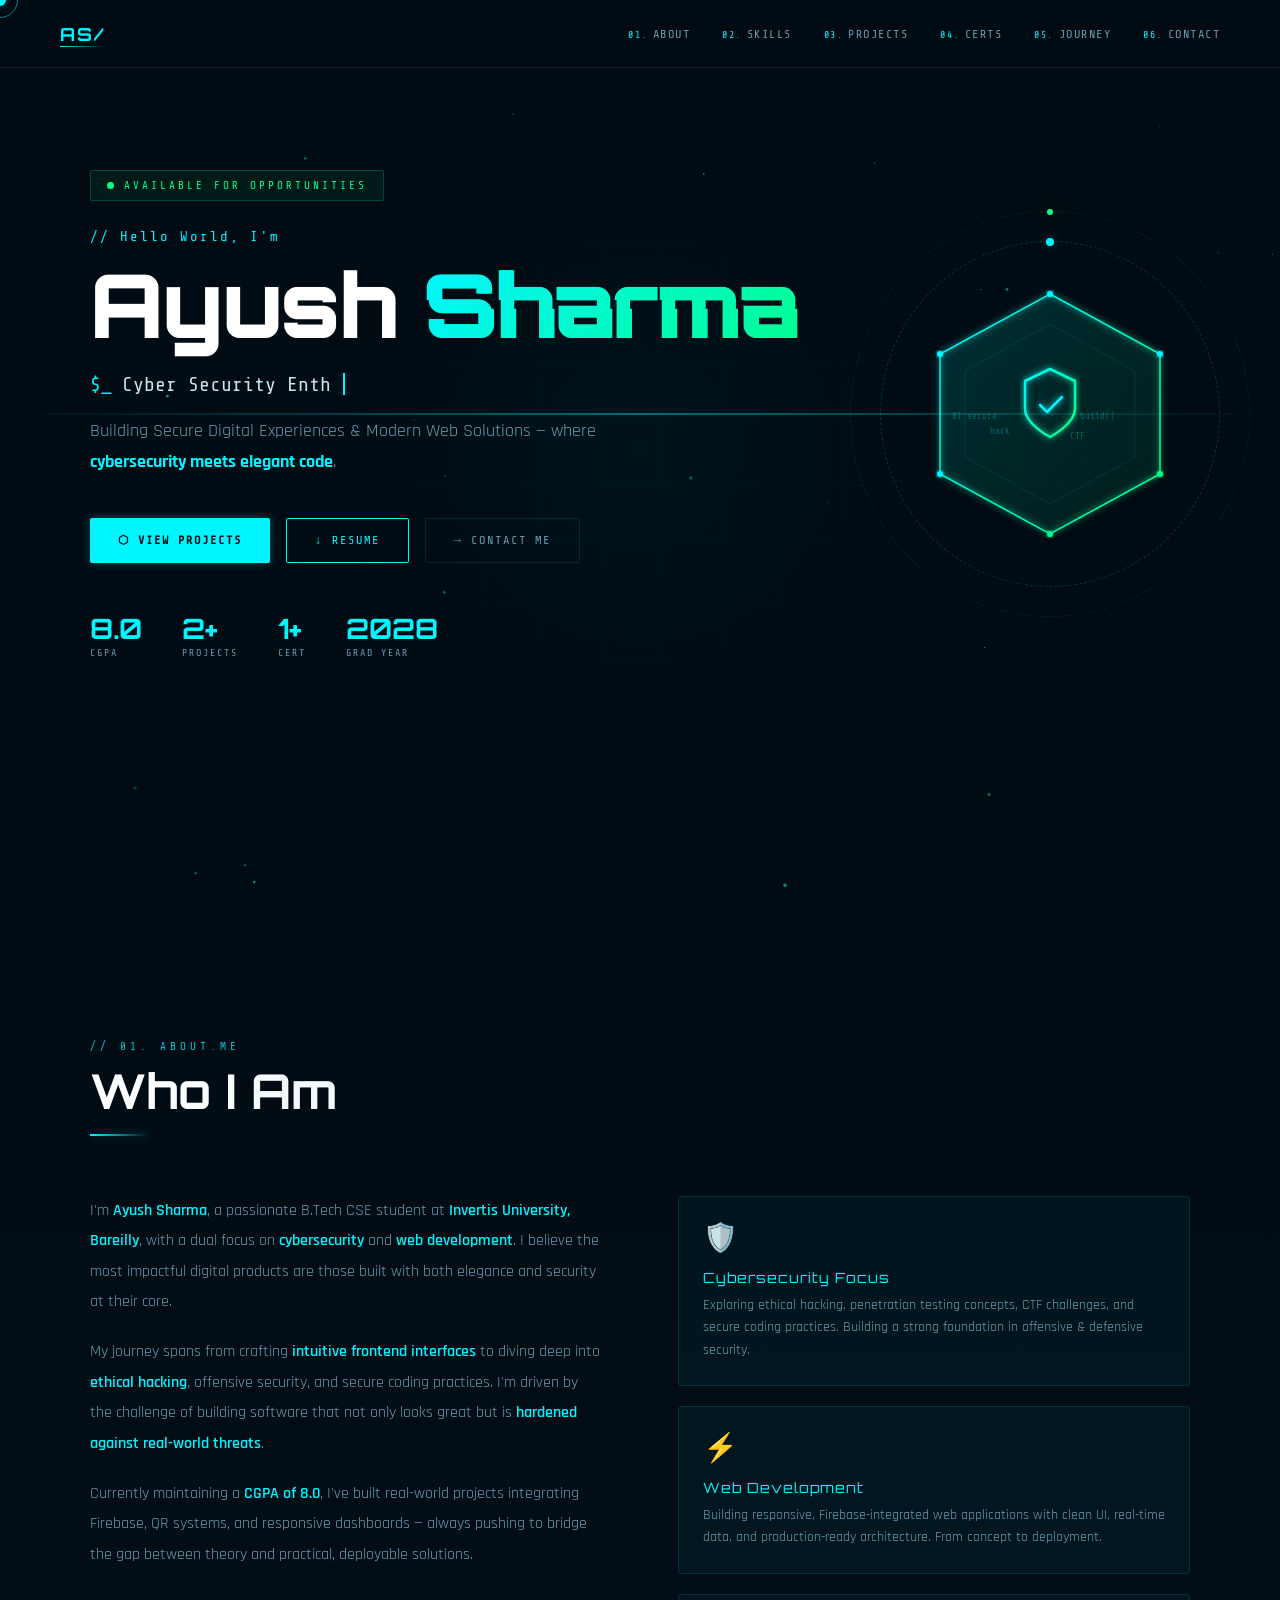
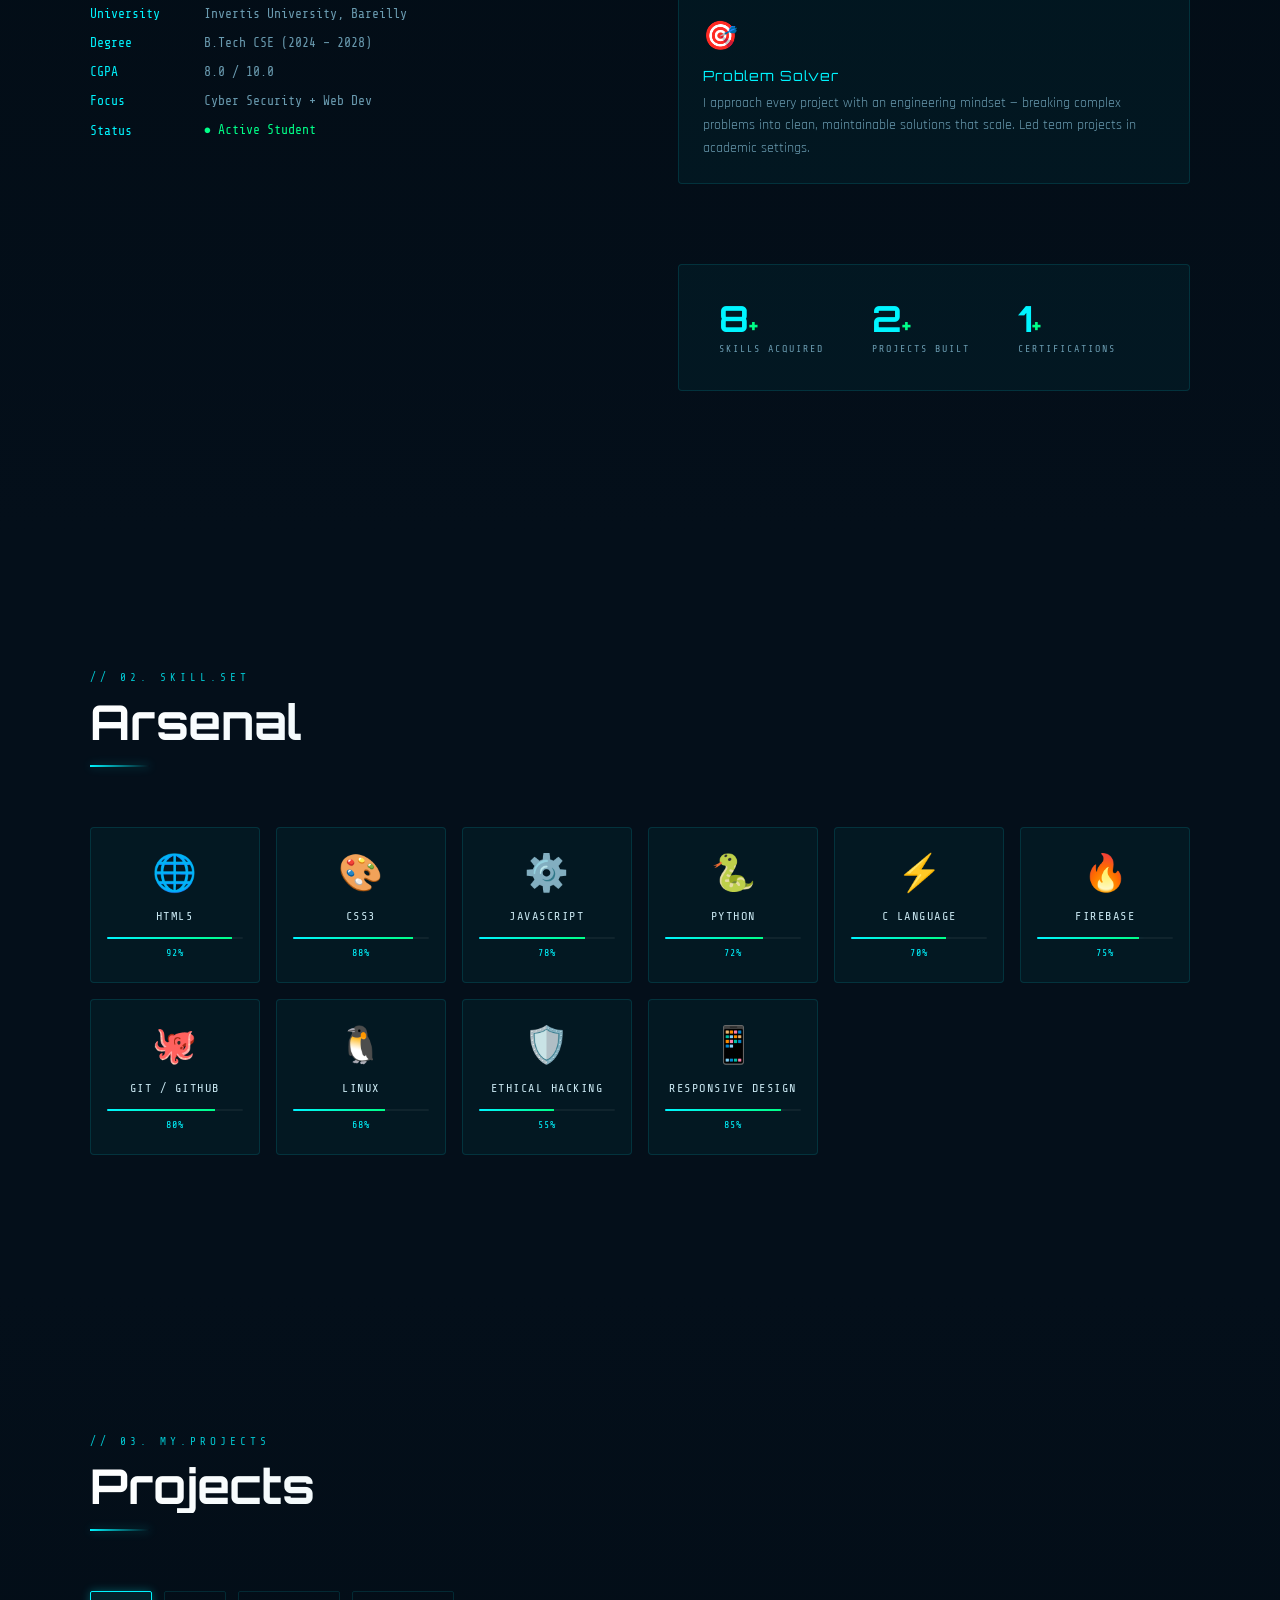
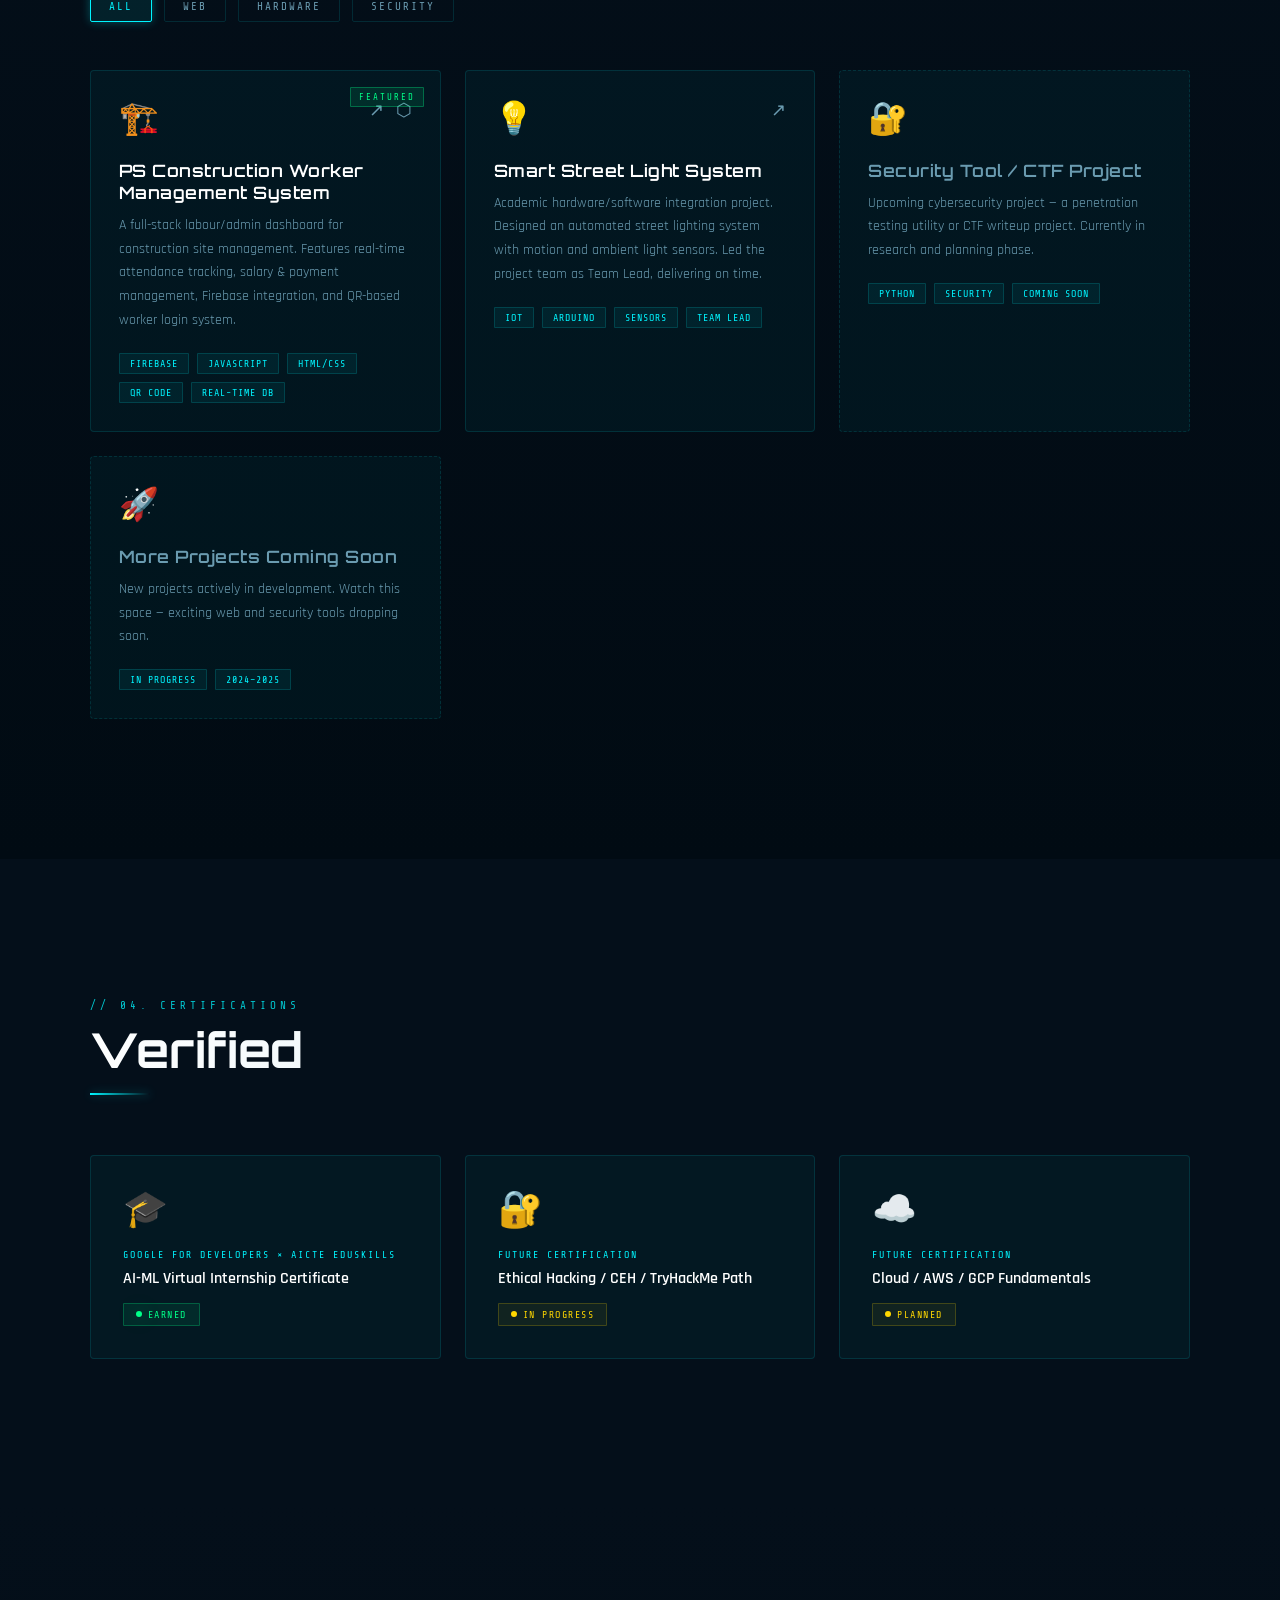
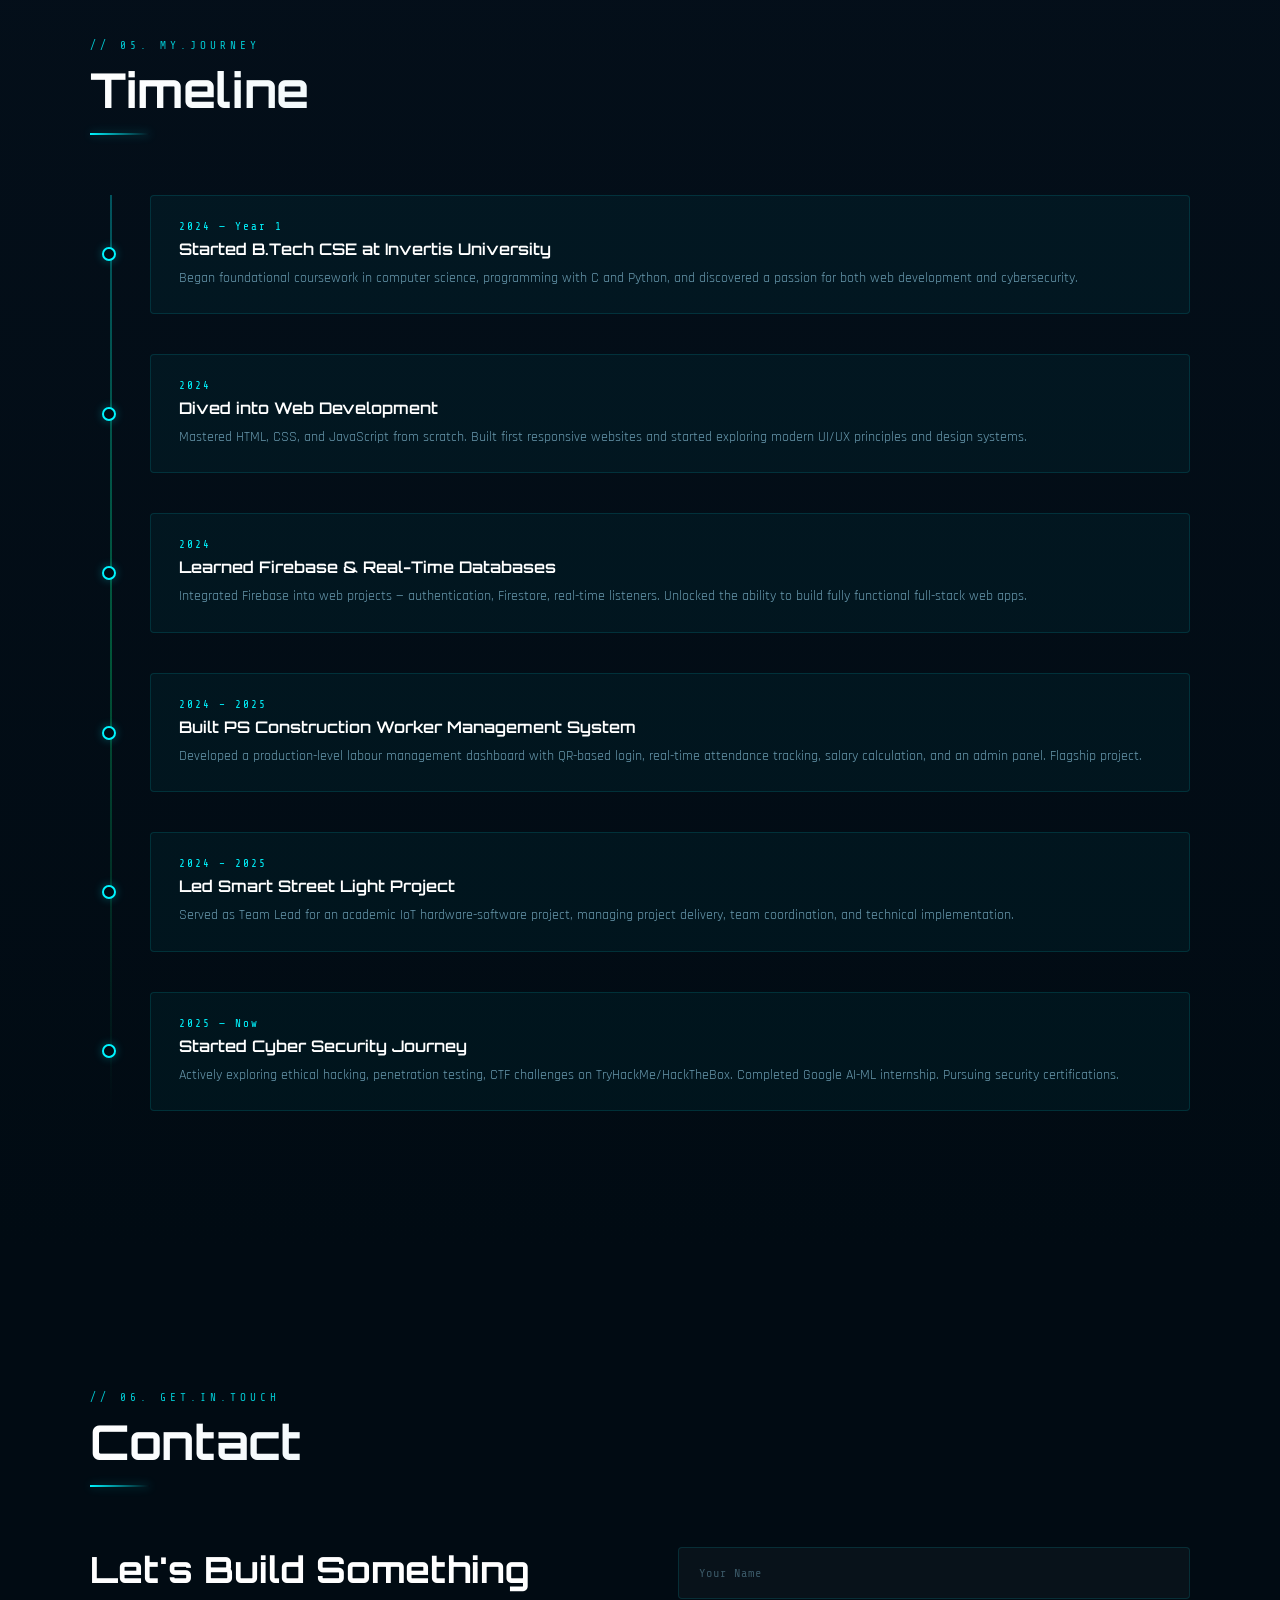
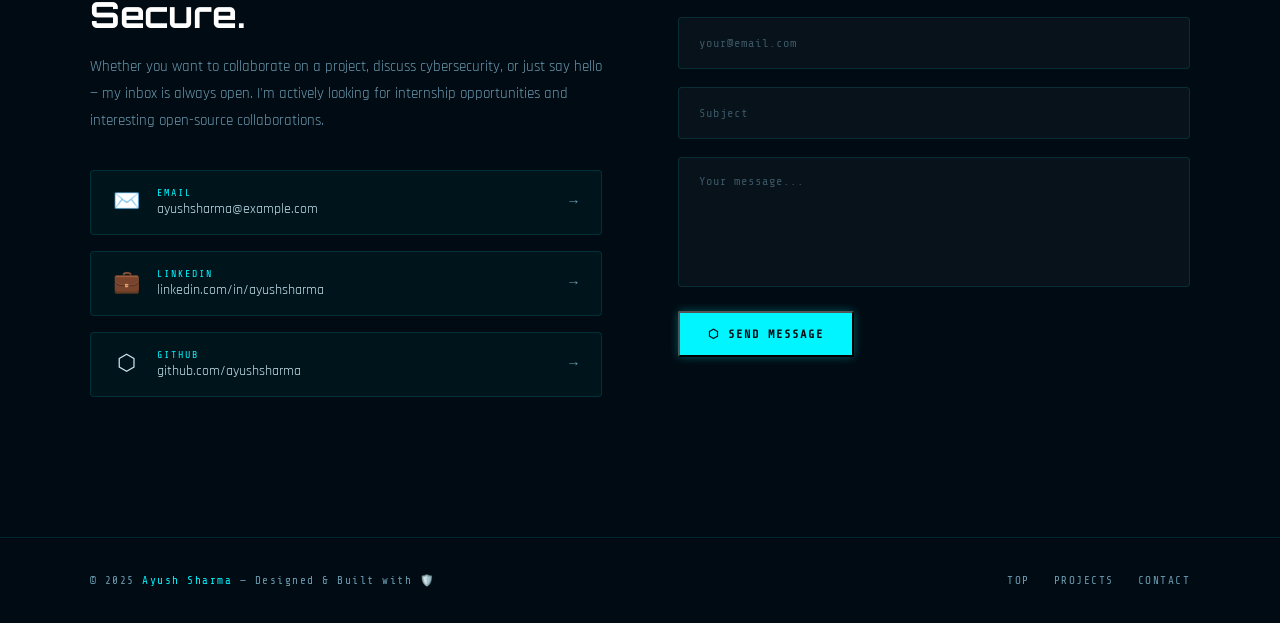
==== MyPortfolio.html @ 55d9f43a "Add files via upload" ====
<!DOCTYPE html>
<html lang="en">
<head>
<meta charset="UTF-8">
<meta name="viewport" content="width=device-width, initial-scale=1.0">
<title>Ayush Sharma | Cyber Security & Web Developer</title>
<meta name="description" content="Ayush Sharma – Cyber Security Enthusiast & Web Developer. Building Secure Digital Experiences & Modern Web Solutions.">
<link rel="preconnect" href="https://fonts.googleapis.com">
<link href="https://fonts.googleapis.com/css2?family=Share+Tech+Mono&family=Rajdhani:wght@300;400;500;600;700&family=Orbitron:wght@400;600;700;900&display=swap" rel="stylesheet">
<style>
/* ============================================
   CSS VARIABLES & RESET
============================================ */
:root {
  --bg: #010b13;
  --bg2: #040f1a;
  --bg3: #071828;
  --cyan: #00f5ff;
  --cyan2: #00c8d4;
  --green: #00ff88;
  --red: #ff2d55;
  --purple: #9b59ff;
  --yellow: #ffd700;
  --text: #c8e6f0;
  --text2: #6a9bb0;
  --glass: rgba(0, 245, 255, 0.04);
  --glass-border: rgba(0, 245, 255, 0.12);
  --glow-sm: 0 0 10px rgba(0,245,255,0.3);
  --glow-md: 0 0 25px rgba(0,245,255,0.4), 0 0 60px rgba(0,245,255,0.15);
  --glow-green: 0 0 20px rgba(0,255,136,0.4);
  --font-mono: 'Share Tech Mono', monospace;
  --font-ui: 'Rajdhani', sans-serif;
  --font-display: 'Orbitron', sans-serif;
  --transition: 0.35s cubic-bezier(0.4, 0, 0.2, 1);
}
*, *::before, *::after { margin: 0; padding: 0; box-sizing: border-box; }
html { scroll-behavior: smooth; }
body {
  background: var(--bg);
  color: var(--text);
  font-family: var(--font-ui);
  overflow-x: hidden;
  cursor: none;
}

/* ============================================
   CUSTOM CURSOR
============================================ */
#cursor {
  width: 12px; height: 12px;
  background: var(--cyan);
  border-radius: 50%;
  position: fixed; pointer-events: none;
  z-index: 99999; transition: transform 0.1s;
  box-shadow: var(--glow-sm);
  transform: translate(-50%, -50%);
}
#cursor-ring {
  width: 36px; height: 36px;
  border: 1px solid rgba(0,245,255,0.5);
  border-radius: 50%;
  position: fixed; pointer-events: none;
  z-index: 99998; transition: transform 0.18s ease, width 0.2s, height 0.2s;
  transform: translate(-50%, -50%);
}
body:hover #cursor-ring { opacity: 1; }

/* ============================================
   SCROLL PROGRESS BAR
============================================ */
#scroll-bar {
  position: fixed; top: 0; left: 0; height: 3px;
  background: linear-gradient(90deg, var(--cyan), var(--green));
  z-index: 9999;
  box-shadow: var(--glow-sm);
  width: 0%;
  transition: width 0.1s;
}

/* ============================================
   LOADING SCREEN
============================================ */
#loader {
  position: fixed; inset: 0;
  background: var(--bg);
  z-index: 99997;
  display: flex; flex-direction: column;
  align-items: center; justify-content: center;
  gap: 24px;
}
.loader-logo {
  font-family: var(--font-display);
  font-size: clamp(28px, 6vw, 52px);
  font-weight: 900;
  background: linear-gradient(135deg, var(--cyan), var(--green));
  -webkit-background-clip: text; -webkit-text-fill-color: transparent;
  letter-spacing: 4px;
  animation: pulse-glow 1s ease-in-out infinite alternate;
}
.loader-bar-wrap {
  width: 260px; height: 3px;
  background: rgba(255,255,255,0.06);
  border-radius: 2px; overflow: hidden;
}
.loader-bar {
  height: 100%;
  background: linear-gradient(90deg, var(--cyan), var(--green));
  animation: loadprogress 1.8s cubic-bezier(0.4,0,0.2,1) forwards;
  box-shadow: var(--glow-sm);
}
.loader-text {
  font-family: var(--font-mono);
  font-size: 12px;
  color: var(--text2);
  letter-spacing: 3px;
  animation: blink-text 0.8s step-end infinite;
}
@keyframes loadprogress { from { width: 0 } to { width: 100% } }
@keyframes pulse-glow {
  from { filter: drop-shadow(0 0 8px var(--cyan)); }
  to { filter: drop-shadow(0 0 24px var(--cyan)) drop-shadow(0 0 40px var(--green)); }
}
@keyframes blink-text { 50% { opacity: 0; } }

/* ============================================
   PARTICLES CANVAS
============================================ */
#particles { position: fixed; inset: 0; z-index: 0; pointer-events: none; }

/* ============================================
   NAV
============================================ */
nav {
  position: fixed; top: 0; left: 0; right: 0;
  z-index: 1000;
  padding: 0 clamp(20px, 5vw, 60px);
  height: 68px;
  display: flex; align-items: center; justify-content: space-between;
  background: rgba(1,11,19,0.75);
  backdrop-filter: blur(20px);
  border-bottom: 1px solid var(--glass-border);
  transition: box-shadow var(--transition);
}
nav.scrolled { box-shadow: 0 4px 40px rgba(0,245,255,0.06); }
.nav-logo {
  font-family: var(--font-display);
  font-size: 18px;
  font-weight: 700;
  color: var(--cyan);
  text-decoration: none;
  letter-spacing: 2px;
  position: relative;
}
.nav-logo::after {
  content: '';
  position: absolute; bottom: -2px; left: 0;
  width: 100%; height: 1px;
  background: linear-gradient(90deg, var(--cyan), transparent);
}
.nav-links { display: flex; gap: 32px; list-style: none; }
.nav-links a {
  text-decoration: none;
  font-family: var(--font-mono);
  font-size: 12px;
  color: var(--text2);
  letter-spacing: 1.5px;
  text-transform: uppercase;
  transition: color var(--transition);
  position: relative;
}
.nav-links a::before {
  content: attr(data-num);
  font-size: 10px;
  color: var(--cyan);
  margin-right: 5px;
}
.nav-links a:hover { color: var(--cyan); }
.nav-links a::after {
  content: '';
  position: absolute; bottom: -3px; left: 0;
  width: 0; height: 1px;
  background: var(--cyan);
  transition: width var(--transition);
  box-shadow: var(--glow-sm);
}
.nav-links a:hover::after { width: 100%; }
.hamburger { display: none; flex-direction: column; gap: 5px; cursor: pointer; padding: 8px; }
.hamburger span { width: 24px; height: 2px; background: var(--cyan); transition: all 0.3s; display: block; }
.hamburger.open span:nth-child(1) { transform: rotate(45deg) translate(5px, 5px); }
.hamburger.open span:nth-child(2) { opacity: 0; }
.hamburger.open span:nth-child(3) { transform: rotate(-45deg) translate(5px, -5px); }
.mobile-menu {
  display: none;
  position: fixed; top: 68px; left: 0; right: 0;
  background: rgba(1,11,19,0.97);
  backdrop-filter: blur(20px);
  border-bottom: 1px solid var(--glass-border);
  z-index: 999;
  flex-direction: column;
  padding: 20px;
  gap: 16px;
}
.mobile-menu.open { display: flex; }
.mobile-menu a {
  text-decoration: none;
  font-family: var(--font-mono);
  font-size: 13px;
  color: var(--text2);
  letter-spacing: 2px;
  padding: 10px 0;
  border-bottom: 1px solid var(--glass-border);
  transition: color var(--transition);
}
.mobile-menu a:hover { color: var(--cyan); }

/* ============================================
   SECTION BASE
============================================ */
section {
  position: relative; z-index: 1;
  padding: clamp(80px, 12vw, 140px) clamp(20px, 7vw, 120px);
}
.section-label {
  font-family: var(--font-mono);
  font-size: 11px;
  letter-spacing: 4px;
  color: var(--cyan);
  text-transform: uppercase;
  margin-bottom: 12px;
  opacity: 0.8;
}
.section-title {
  font-family: var(--font-display);
  font-size: clamp(28px, 4vw, 48px);
  font-weight: 700;
  line-height: 1.1;
  margin-bottom: 16px;
  background: linear-gradient(135deg, #fff 0%, var(--text) 100%);
  -webkit-background-clip: text; -webkit-text-fill-color: transparent;
}
.section-line {
  width: 60px; height: 2px;
  background: linear-gradient(90deg, var(--cyan), transparent);
  margin-bottom: 60px;
  box-shadow: var(--glow-sm);
}
.reveal {
  opacity: 0;
  transform: translateY(40px);
  transition: opacity 0.8s cubic-bezier(0.4,0,0.2,1), transform 0.8s cubic-bezier(0.4,0,0.2,1);
}
.reveal.visible { opacity: 1; transform: translateY(0); }

/* ============================================
   HERO SECTION
============================================ */
#hero {
  min-height: 100vh;
  display: flex; align-items: center;
  padding-top: 68px;
  position: relative; overflow: hidden;
}
.hero-grid {
  display: grid;
  grid-template-columns: 1fr auto;
  gap: 60px;
  align-items: center;
  width: 100%;
}
.hero-content { max-width: 720px; }
.hero-status {
  display: inline-flex; align-items: center; gap: 10px;
  font-family: var(--font-mono);
  font-size: 11px;
  letter-spacing: 3px;
  color: var(--green);
  text-transform: uppercase;
  margin-bottom: 28px;
  padding: 8px 16px;
  background: rgba(0,255,136,0.06);
  border: 1px solid rgba(0,255,136,0.2);
  border-radius: 2px;
  animation: reveal-down 0.8s 0.2s both;
}
.hero-status::before {
  content: ''; width: 7px; height: 7px;
  background: var(--green);
  border-radius: 50%;
  animation: ping 1.5s infinite;
  box-shadow: var(--glow-green);
}
@keyframes ping {
  0%, 100% { transform: scale(1); opacity: 1; }
  50% { transform: scale(1.4); opacity: 0.7; }
}
.hero-greeting {
  font-family: var(--font-mono);
  font-size: 14px;
  color: var(--cyan);
  letter-spacing: 2px;
  margin-bottom: 16px;
  animation: reveal-down 0.8s 0.35s both;
}
.hero-name {
  font-family: var(--font-display);
  font-size: clamp(42px, 7vw, 88px);
  font-weight: 900;
  line-height: 1;
  letter-spacing: -1px;
  animation: reveal-down 0.8s 0.45s both;
  position: relative;
}
.hero-name-first { color: #fff; }
.hero-name-last {
  display: block;
  background: linear-gradient(135deg, var(--cyan) 0%, var(--green) 60%, var(--cyan) 100%);
  -webkit-background-clip: text; -webkit-text-fill-color: transparent;
  background-size: 200%;
  animation: reveal-down 0.8s 0.45s both, shimmer 4s linear infinite;
}
@keyframes shimmer { to { background-position: 200% center; } }
.hero-roles {
  font-family: var(--font-mono);
  font-size: clamp(14px, 2vw, 20px);
  color: var(--text2);
  margin: 20px 0 16px;
  animation: reveal-down 0.8s 0.6s both;
  height: 32px;
  display: flex; align-items: center; gap: 10px;
}
.hero-roles .prefix { color: var(--cyan); }
#typed-text { color: var(--text); }
.cursor-blink {
  display: inline-block; width: 2px; height: 1.1em;
  background: var(--cyan);
  vertical-align: middle;
  animation: blink 0.8s step-end infinite;
  margin-left: 2px;
  box-shadow: var(--glow-sm);
}
@keyframes blink { 50% { opacity: 0; } }
.hero-tagline {
  font-size: clamp(15px, 1.6vw, 18px);
  color: var(--text2);
  line-height: 1.7;
  max-width: 520px;
  margin-bottom: 40px;
  animation: reveal-down 0.8s 0.75s both;
}
.hero-cta { display: flex; flex-wrap: wrap; gap: 16px; animation: reveal-down 0.8s 0.9s both; }
.btn {
  display: inline-flex; align-items: center; gap: 8px;
  text-decoration: none;
  font-family: var(--font-mono);
  font-size: 12px;
  letter-spacing: 2px;
  text-transform: uppercase;
  padding: 14px 28px;
  border-radius: 2px;
  transition: all var(--transition);
  position: relative; overflow: hidden;
}
.btn-primary {
  background: var(--cyan);
  color: var(--bg);
  font-weight: 700;
  box-shadow: var(--glow-sm);
}
.btn-primary:hover {
  background: var(--green);
  box-shadow: var(--glow-green);
  transform: translateY(-2px);
}
.btn-outline {
  background: transparent;
  color: var(--cyan);
  border: 1px solid var(--cyan);
}
.btn-outline:hover {
  background: rgba(0,245,255,0.08);
  box-shadow: var(--glow-sm);
  transform: translateY(-2px);
}
.btn-ghost {
  background: transparent;
  color: var(--text2);
  border: 1px solid var(--glass-border);
}
.btn-ghost:hover {
  color: var(--text);
  border-color: rgba(0,245,255,0.3);
  transform: translateY(-2px);
}
.hero-stats {
  display: flex; gap: 40px; margin-top: 52px;
  animation: reveal-down 0.8s 1.05s both;
  flex-wrap: wrap;
}
.hero-stat { text-align: left; }
.hero-stat-num {
  font-family: var(--font-display);
  font-size: 28px;
  font-weight: 700;
  color: var(--cyan);
  line-height: 1;
}
.hero-stat-label {
  font-family: var(--font-mono);
  font-size: 10px;
  letter-spacing: 2px;
  color: var(--text2);
  text-transform: uppercase;
  margin-top: 4px;
}
.hero-visual {
  display: flex; flex-direction: column; align-items: center;
  gap: 20px;
  animation: reveal-down 0.8s 0.6s both;
}
.hex-avatar {
  width: clamp(180px, 22vw, 280px);
  aspect-ratio: 1;
  position: relative;
}
.hex-avatar svg { width: 100%; height: 100%; }
.hex-orbit {
  position: absolute; inset: -30px;
  border: 1px dashed rgba(0,245,255,0.2);
  border-radius: 50%;
  animation: spin 20s linear infinite;
}
.hex-orbit-2 {
  position: absolute; inset: -60px;
  border: 1px dashed rgba(0,255,136,0.1);
  border-radius: 50%;
  animation: spin 30s linear infinite reverse;
}
.orbit-dot {
  position: absolute;
  width: 8px; height: 8px;
  background: var(--cyan);
  border-radius: 50%;
  top: 0; left: 50%;
  transform: translate(-50%, -50%);
  box-shadow: var(--glow-sm);
}
.orbit-dot-2 {
  position: absolute;
  width: 6px; height: 6px;
  background: var(--green);
  border-radius: 50%;
  top: 0; left: 50%;
  transform: translate(-50%, -50%);
  box-shadow: var(--glow-green);
}
@keyframes spin { to { transform: rotate(360deg); } }
.hero-scan-line {
  position: absolute; left: 0; right: 0; height: 2px;
  background: linear-gradient(90deg, transparent, var(--cyan), transparent);
  opacity: 0.4;
  animation: scan 3s ease-in-out infinite;
}
@keyframes scan { 0%,100%{top:10%} 50%{top:90%} }
.hero-bg-glow {
  position: absolute;
  width: 600px; height: 600px;
  background: radial-gradient(circle, rgba(0,245,255,0.04) 0%, transparent 70%);
  top: 50%; left: 50%;
  transform: translate(-50%, -50%);
  pointer-events: none;
}
@keyframes reveal-down {
  from { opacity: 0; transform: translateY(30px); }
  to { opacity: 1; transform: translateY(0); }
}

/* ============================================
   ABOUT SECTION
============================================ */
#about { background: linear-gradient(180deg, var(--bg) 0%, var(--bg2) 100%); }
.about-grid {
  display: grid;
  grid-template-columns: 1fr 1fr;
  gap: clamp(40px, 6vw, 100px);
  align-items: start;
}
.about-text p {
  font-size: 16px;
  line-height: 1.9;
  color: var(--text2);
  margin-bottom: 20px;
}
.about-text p strong { color: var(--cyan); font-weight: 600; }
.about-details { margin-top: 36px; display: flex; flex-direction: column; gap: 14px; }
.about-detail {
  display: flex; align-items: center; gap: 14px;
  font-family: var(--font-mono);
  font-size: 13px;
  color: var(--text2);
}
.about-detail-label { color: var(--cyan); min-width: 100px; }
.about-card-wrap { display: flex; flex-direction: column; gap: 20px; }
.info-card {
  background: var(--glass);
  border: 1px solid var(--glass-border);
  border-radius: 4px;
  padding: 24px;
  position: relative; overflow: hidden;
  transition: all var(--transition);
}
.info-card::before {
  content: '';
  position: absolute; top: 0; left: 0;
  width: 100%; height: 2px;
  background: linear-gradient(90deg, var(--cyan), var(--green));
  opacity: 0;
  transition: opacity var(--transition);
}
.info-card:hover { border-color: rgba(0,245,255,0.25); transform: translateY(-3px); box-shadow: var(--glow-sm); }
.info-card:hover::before { opacity: 1; }
.info-card-icon { font-size: 28px; margin-bottom: 12px; }
.info-card-title {
  font-family: var(--font-display);
  font-size: 14px;
  color: var(--cyan);
  letter-spacing: 1px;
  margin-bottom: 8px;
}
.info-card-text { font-size: 14px; color: var(--text2); line-height: 1.6; }

/* ============================================
   SKILLS SECTION
============================================ */
#skills { background: var(--bg2); }
.skills-grid {
  display: grid;
  grid-template-columns: repeat(auto-fill, minmax(160px, 1fr));
  gap: 16px;
}
.skill-card {
  background: var(--glass);
  border: 1px solid var(--glass-border);
  border-radius: 4px;
  padding: 24px 16px;
  text-align: center;
  transition: all var(--transition);
  position: relative; overflow: hidden;
  cursor: default;
}
.skill-card::after {
  content: '';
  position: absolute; inset: 0;
  background: linear-gradient(135deg, rgba(0,245,255,0.04), transparent);
  opacity: 0;
  transition: opacity var(--transition);
}
.skill-card:hover {
  border-color: rgba(0,245,255,0.3);
  transform: translateY(-6px);
  box-shadow: var(--glow-sm), 0 16px 40px rgba(0,0,0,0.4);
}
.skill-card:hover::after { opacity: 1; }
.skill-icon { font-size: 36px; margin-bottom: 12px; display: block; }
.skill-name {
  font-family: var(--font-mono);
  font-size: 12px;
  letter-spacing: 1.5px;
  text-transform: uppercase;
  color: var(--text);
  margin-bottom: 14px;
}
.skill-bar-wrap {
  background: rgba(255,255,255,0.05);
  border-radius: 1px;
  height: 2px;
  overflow: hidden;
}
.skill-bar {
  height: 100%;
  background: linear-gradient(90deg, var(--cyan), var(--green));
  width: 0;
  transition: width 1.2s cubic-bezier(0.4,0,0.2,1);
  box-shadow: var(--glow-sm);
}
.skill-pct {
  font-family: var(--font-mono);
  font-size: 10px;
  color: var(--cyan);
  margin-top: 8px;
  letter-spacing: 1px;
}

/* ============================================
   PROJECTS SECTION
============================================ */
#projects { background: linear-gradient(180deg, var(--bg2) 0%, var(--bg) 100%); }
.project-filter {
  display: flex; gap: 12px; flex-wrap: wrap;
  margin-bottom: 48px;
}
.filter-btn {
  font-family: var(--font-mono);
  font-size: 11px;
  letter-spacing: 2px;
  text-transform: uppercase;
  padding: 8px 18px;
  border-radius: 2px;
  border: 1px solid var(--glass-border);
  background: transparent;
  color: var(--text2);
  cursor: pointer;
  transition: all var(--transition);
}
.filter-btn:hover, .filter-btn.active {
  background: rgba(0,245,255,0.08);
  border-color: var(--cyan);
  color: var(--cyan);
  box-shadow: var(--glow-sm);
}
.projects-grid {
  display: grid;
  grid-template-columns: repeat(auto-fill, minmax(340px, 1fr));
  gap: 24px;
}
.project-card {
  background: var(--glass);
  border: 1px solid var(--glass-border);
  border-radius: 4px;
  overflow: hidden;
  transition: all var(--transition);
  position: relative;
  display: flex; flex-direction: column;
}
.project-card::before {
  content: '';
  position: absolute; top: 0; left: 0; right: 0;
  height: 3px;
  background: linear-gradient(90deg, var(--cyan), var(--green));
  transform: scaleX(0);
  transform-origin: left;
  transition: transform var(--transition);
}
.project-card:hover {
  border-color: rgba(0,245,255,0.25);
  transform: translateY(-8px);
  box-shadow: 0 24px 60px rgba(0,0,0,0.5), var(--glow-sm);
}
.project-card:hover::before { transform: scaleX(1); }
.project-header {
  padding: 28px 28px 0;
  display: flex; align-items: flex-start; justify-content: space-between;
}
.project-icon { font-size: 32px; }
.project-links { display: flex; gap: 12px; }
.project-link {
  color: var(--text2);
  text-decoration: none;
  font-size: 18px;
  transition: color var(--transition);
}
.project-link:hover { color: var(--cyan); }
.project-body { padding: 20px 28px 28px; flex: 1; }
.project-title {
  font-family: var(--font-display);
  font-size: 17px;
  font-weight: 600;
  color: #fff;
  margin-bottom: 10px;
  letter-spacing: 0.5px;
  line-height: 1.3;
}
.project-desc {
  font-size: 14px;
  color: var(--text2);
  line-height: 1.7;
  margin-bottom: 20px;
}
.project-tags { display: flex; flex-wrap: wrap; gap: 8px; }
.project-tag {
  font-family: var(--font-mono);
  font-size: 10px;
  letter-spacing: 1px;
  text-transform: uppercase;
  padding: 4px 10px;
  background: rgba(0,245,255,0.06);
  border: 1px solid rgba(0,245,255,0.15);
  border-radius: 1px;
  color: var(--cyan);
}
.project-badge {
  position: absolute; top: 16px; right: 16px;
  font-family: var(--font-mono);
  font-size: 9px;
  letter-spacing: 2px;
  text-transform: uppercase;
  padding: 4px 8px;
  background: rgba(0,255,136,0.1);
  border: 1px solid rgba(0,255,136,0.3);
  color: var(--green);
  border-radius: 1px;
}
.project-coming {
  opacity: 0.45;
  border-style: dashed;
}
.project-coming .project-title { color: var(--text2); }

/* ============================================
   CERTIFICATIONS
============================================ */
#certifications { background: var(--bg2); }
.certs-grid {
  display: grid;
  grid-template-columns: repeat(auto-fill, minmax(300px, 1fr));
  gap: 24px;
}
.cert-card {
  background: var(--glass);
  border: 1px solid var(--glass-border);
  border-radius: 4px;
  padding: 32px;
  transition: all var(--transition);
  position: relative; overflow: hidden;
}
.cert-card::before {
  content: '';
  position: absolute; inset: 0;
  background: linear-gradient(135deg, rgba(0,245,255,0.03), rgba(0,255,136,0.02));
  opacity: 0; transition: opacity var(--transition);
}
.cert-card:hover { border-color: rgba(0,245,255,0.25); transform: translateY(-5px); box-shadow: var(--glow-sm); }
.cert-card:hover::before { opacity: 1; }
.cert-icon { font-size: 36px; margin-bottom: 16px; }
.cert-issuer {
  font-family: var(--font-mono);
  font-size: 10px;
  letter-spacing: 2px;
  text-transform: uppercase;
  color: var(--cyan);
  margin-bottom: 8px;
}
.cert-title {
  font-family: var(--font-ui);
  font-size: 16px;
  font-weight: 600;
  color: #fff;
  line-height: 1.4;
  margin-bottom: 12px;
}
.cert-status {
  display: inline-flex; align-items: center; gap: 6px;
  font-family: var(--font-mono);
  font-size: 10px;
  letter-spacing: 1.5px;
  text-transform: uppercase;
  padding: 5px 12px;
  border-radius: 1px;
}
.cert-status.earned {
  background: rgba(0,255,136,0.08);
  border: 1px solid rgba(0,255,136,0.25);
  color: var(--green);
}
.cert-status.earned::before {
  content: ''; width: 6px; height: 6px;
  background: var(--green);
  border-radius: 50%;
  box-shadow: var(--glow-green);
}
.cert-status.upcoming {
  background: rgba(255,215,0,0.06);
  border: 1px solid rgba(255,215,0,0.2);
  color: var(--yellow);
}
.cert-status.upcoming::before {
  content: ''; width: 6px; height: 6px;
  background: var(--yellow);
  border-radius: 50%;
}

/* ============================================
   TIMELINE / EXPERIENCE
============================================ */
#journey { background: linear-gradient(180deg, var(--bg2) 0%, var(--bg) 100%); }
.timeline { position: relative; }
.timeline-line {
  position: absolute; left: 20px; top: 0; bottom: 0;
  width: 2px;
  background: linear-gradient(180deg, var(--cyan), var(--green), transparent);
  opacity: 0.3;
}
.timeline-items { padding-left: 60px; display: flex; flex-direction: column; gap: 40px; }
.tl-item {
  position: relative;
  padding: 24px 28px;
  background: var(--glass);
  border: 1px solid var(--glass-border);
  border-radius: 4px;
  transition: all var(--transition);
}
.tl-item::before {
  content: '';
  position: absolute; left: -49px; top: 50%;
  width: 14px; height: 14px;
  background: var(--bg);
  border: 2px solid var(--cyan);
  border-radius: 50%;
  transform: translateY(-50%);
  box-shadow: var(--glow-sm);
  transition: all var(--transition);
}
.tl-item:hover { border-color: rgba(0,245,255,0.25); transform: translateX(4px); }
.tl-item:hover::before { background: var(--cyan); box-shadow: var(--glow-md); }
.tl-year {
  font-family: var(--font-mono);
  font-size: 11px;
  letter-spacing: 2px;
  color: var(--cyan);
  margin-bottom: 6px;
}
.tl-title {
  font-family: var(--font-display);
  font-size: 16px;
  font-weight: 600;
  color: #fff;
  margin-bottom: 8px;
}
.tl-desc { font-size: 14px; color: var(--text2); line-height: 1.6; }

/* ============================================
   CONTACT SECTION
============================================ */
#contact { background: var(--bg); }
.contact-grid {
  display: grid;
  grid-template-columns: 1fr 1fr;
  gap: clamp(40px, 6vw, 80px);
}
.contact-info-title {
  font-family: var(--font-display);
  font-size: clamp(22px, 3vw, 36px);
  font-weight: 700;
  color: #fff;
  margin-bottom: 16px;
}
.contact-text { font-size: 15px; color: var(--text2); line-height: 1.8; margin-bottom: 36px; }
.contact-links { display: flex; flex-direction: column; gap: 16px; }
.contact-link {
  display: flex; align-items: center; gap: 14px;
  text-decoration: none;
  padding: 16px 20px;
  background: var(--glass);
  border: 1px solid var(--glass-border);
  border-radius: 4px;
  transition: all var(--transition);
  color: inherit;
}
.contact-link:hover {
  border-color: rgba(0,245,255,0.3);
  background: rgba(0,245,255,0.05);
  transform: translateX(4px);
  box-shadow: var(--glow-sm);
}
.contact-link-icon { font-size: 22px; min-width: 32px; text-align: center; }
.contact-link-info { flex: 1; }
.contact-link-label {
  font-family: var(--font-mono);
  font-size: 10px;
  letter-spacing: 2px;
  text-transform: uppercase;
  color: var(--cyan);
  margin-bottom: 2px;
}
.contact-link-value { font-size: 14px; color: var(--text); }
.contact-form { display: flex; flex-direction: column; gap: 18px; }
.form-group { position: relative; }
.form-input, .form-textarea {
  width: 100%;
  background: rgba(255,255,255,0.03);
  border: 1px solid var(--glass-border);
  border-radius: 4px;
  padding: 16px 20px;
  font-family: var(--font-ui);
  font-size: 14px;
  color: var(--text);
  outline: none;
  transition: border-color var(--transition), box-shadow var(--transition);
  resize: none;
}
.form-input::placeholder, .form-textarea::placeholder {
  color: rgba(106,155,176,0.5);
  font-family: var(--font-mono);
  font-size: 12px;
  letter-spacing: 1px;
}
.form-input:focus, .form-textarea:focus {
  border-color: var(--cyan);
  box-shadow: var(--glow-sm);
  background: rgba(0,245,255,0.03);
}
.form-textarea { min-height: 130px; }
.form-submit {
  align-self: flex-start;
  cursor: pointer;
  font-family: var(--font-mono);
}

/* ============================================
   FOOTER
============================================ */
footer {
  position: relative; z-index: 1;
  border-top: 1px solid var(--glass-border);
  padding: 36px clamp(20px, 7vw, 120px);
  display: flex; align-items: center; justify-content: space-between;
  flex-wrap: wrap; gap: 16px;
}
.footer-copy {
  font-family: var(--font-mono);
  font-size: 11px;
  color: var(--text2);
  letter-spacing: 1.5px;
}
.footer-copy span { color: var(--cyan); }
.footer-links { display: flex; gap: 24px; }
.footer-link {
  font-family: var(--font-mono);
  font-size: 11px;
  letter-spacing: 1.5px;
  color: var(--text2);
  text-decoration: none;
  text-transform: uppercase;
  transition: color var(--transition);
}
.footer-link:hover { color: var(--cyan); }

/* ============================================
   BACK TO TOP
============================================ */
#back-top {
  position: fixed; bottom: 32px; right: 32px;
  width: 44px; height: 44px;
  background: rgba(0,245,255,0.08);
  border: 1px solid var(--glass-border);
  border-radius: 2px;
  display: flex; align-items: center; justify-content: center;
  cursor: pointer;
  font-size: 18px;
  color: var(--cyan);
  opacity: 0;
  pointer-events: none;
  transition: all var(--transition);
  z-index: 100;
  text-decoration: none;
}
#back-top.visible { opacity: 1; pointer-events: all; }
#back-top:hover { background: rgba(0,245,255,0.15); box-shadow: var(--glow-sm); transform: translateY(-3px); }

/* ============================================
   DECORATIVE GRID BG
============================================ */
.grid-bg {
  position: fixed; inset: 0; z-index: 0; pointer-events: none;
  background-image:
    linear-gradient(rgba(0,245,255,0.025) 1px, transparent 1px),
    linear-gradient(90deg, rgba(0,245,255,0.025) 1px, transparent 1px);
  background-size: 60px 60px;
  mask-image: radial-gradient(ellipse at 50% 50%, black 20%, transparent 80%);
}

/* ============================================
   COUNTER ANIMATION
============================================ */
.counter-wrap {
  display: flex; gap: 48px; flex-wrap: wrap;
  margin-top: 60px; margin-bottom: 0;
  padding: 36px 40px;
  background: var(--glass);
  border: 1px solid var(--glass-border);
  border-radius: 4px;
}
.counter-item { text-align: left; }
.counter-num {
  font-family: var(--font-display);
  font-size: 36px;
  font-weight: 700;
  color: var(--cyan);
  line-height: 1;
}
.counter-suffix { color: var(--green); font-size: 28px; }
.counter-label {
  font-family: var(--font-mono);
  font-size: 10px;
  letter-spacing: 2px;
  color: var(--text2);
  text-transform: uppercase;
  margin-top: 6px;
}

/* ============================================
   GLITCH TEXT EFFECT
============================================ */
.glitch {
  position: relative;
  display: inline-block;
}
.glitch::before, .glitch::after {
  content: attr(data-text);
  position: absolute; inset: 0;
  font-family: inherit; font-size: inherit; font-weight: inherit;
  background: linear-gradient(135deg, var(--cyan) 0%, var(--green) 60%, var(--cyan) 100%);
  -webkit-background-clip: text; -webkit-text-fill-color: transparent;
  background-size: 200%;
}
.glitch::before {
  animation: glitch1 4s infinite;
  clip-path: polygon(0 0, 100% 0, 100% 45%, 0 45%);
  transform: translateX(-2px);
}
.glitch::after {
  animation: glitch2 4s infinite;
  clip-path: polygon(0 55%, 100% 55%, 100% 100%, 0 100%);
  transform: translateX(2px);
}
@keyframes glitch1 {
  0%,90%,100%{transform:translateX(-2px);opacity:0}
  92%{transform:translateX(4px);opacity:0.6}
  94%{transform:translateX(-2px);opacity:0}
  96%{transform:translateX(3px);opacity:0.4}
  98%{transform:translateX(-1px);opacity:0}
}
@keyframes glitch2 {
  0%,90%,100%{transform:translateX(2px);opacity:0}
  91%{transform:translateX(-4px);opacity:0.5}
  93%{transform:translateX(2px);opacity:0}
  95%{transform:translateX(-3px);opacity:0.3}
  97%{transform:translateX(1px);opacity:0}
}

/* ============================================
   RESPONSIVE
============================================ */
@media (max-width: 900px) {
  .hero-grid { grid-template-columns: 1fr; }
  .hero-visual { display: none; }
  .about-grid { grid-template-columns: 1fr; }
  .contact-grid { grid-template-columns: 1fr; }
  .nav-links { display: none; }
  .hamburger { display: flex; }
  .counter-wrap { gap: 28px; padding: 24px; }
  .timeline-items { padding-left: 40px; }
}
@media (max-width: 540px) {
  .hero-cta { flex-direction: column; }
  .btn { justify-content: center; }
  .projects-grid { grid-template-columns: 1fr; }
  .certs-grid { grid-template-columns: 1fr; }
  .skills-grid { grid-template-columns: repeat(2, 1fr); }
  footer { flex-direction: column; align-items: flex-start; }
}
</style>
</head>
<body>

<!-- CURSOR -->
<div id="cursor"></div>
<div id="cursor-ring"></div>

<!-- SCROLL PROGRESS -->
<div id="scroll-bar"></div>

<!-- BACK TO TOP -->
<a href="#hero" id="back-top" aria-label="Back to top">↑</a>

<!-- LOADER -->
<div id="loader">
  <div class="loader-logo">A.SHARMA</div>
  <div class="loader-bar-wrap"><div class="loader-bar"></div></div>
  <div class="loader-text">INITIALIZING SYSTEM...</div>
</div>

<!-- GRID BACKGROUND -->
<div class="grid-bg"></div>

<!-- PARTICLES -->
<canvas id="particles"></canvas>

<!-- NAV -->
<nav id="navbar">
  <a href="#hero" class="nav-logo">AS/</a>
  <ul class="nav-links">
    <li><a href="#about" data-num="01.">About</a></li>
    <li><a href="#skills" data-num="02.">Skills</a></li>
    <li><a href="#projects" data-num="03.">Projects</a></li>
    <li><a href="#certifications" data-num="04.">Certs</a></li>
    <li><a href="#journey" data-num="05.">Journey</a></li>
    <li><a href="#contact" data-num="06.">Contact</a></li>
  </ul>
  <div class="hamburger" id="hamburger" aria-label="Menu">
    <span></span><span></span><span></span>
  </div>
</nav>
<div class="mobile-menu" id="mobile-menu">
  <a href="#about" onclick="closeMobile()">01. About</a>
  <a href="#skills" onclick="closeMobile()">02. Skills</a>
  <a href="#projects" onclick="closeMobile()">03. Projects</a>
  <a href="#certifications" onclick="closeMobile()">04. Certifications</a>
  <a href="#journey" onclick="closeMobile()">05. Journey</a>
  <a href="#contact" onclick="closeMobile()">06. Contact</a>
</div>

<!-- ============================================
     HERO
============================================ -->
<section id="hero">
  <div class="hero-bg-glow"></div>
  <div class="hero-scan-line"></div>
  <div class="hero-grid">
    <div class="hero-content">
      <div class="hero-status">Available for Opportunities</div>
      <div class="hero-greeting">// Hello World, I'm</div>
      <h1 class="hero-name">
        <span class="hero-name-first">Ayush</span>
        <span class="hero-name-last glitch" data-text="Sharma">Sharma</span>
      </h1>
      <div class="hero-roles">
        <span class="prefix">$_</span>
        <span id="typed-text"></span>
        <span class="cursor-blink"></span>
      </div>
      <p class="hero-tagline">Building Secure Digital Experiences & Modern Web Solutions — where <strong style="color:var(--cyan)">cybersecurity meets elegant code</strong>.</p>
      <div class="hero-cta">
        <a href="#projects" class="btn btn-primary">⬡ View Projects</a>
        <a href="#" class="btn btn-outline" download>↓ Resume</a>
        <a href="#contact" class="btn btn-ghost">→ Contact Me</a>
      </div>
      <div class="hero-stats">
        <div class="hero-stat">
          <div class="hero-stat-num">8.0</div>
          <div class="hero-stat-label">CGPA</div>
        </div>
        <div class="hero-stat">
          <div class="hero-stat-num">2+</div>
          <div class="hero-stat-label">Projects</div>
        </div>
        <div class="hero-stat">
          <div class="hero-stat-num">1+</div>
          <div class="hero-stat-label">Cert</div>
        </div>
        <div class="hero-stat">
          <div class="hero-stat-num">2028</div>
          <div class="hero-stat-label">Grad Year</div>
        </div>
      </div>
    </div>
    <div class="hero-visual">
      <div class="hex-avatar">
        <div class="hex-orbit"><div class="orbit-dot"></div></div>
        <div class="hex-orbit-2"><div class="orbit-dot-2"></div></div>
        <svg viewBox="0 0 280 280" xmlns="http://www.w3.org/2000/svg">
          <defs>
            <linearGradient id="hexGrad" x1="0%" y1="0%" x2="100%" y2="100%">
              <stop offset="0%" style="stop-color:#00f5ff;stop-opacity:0.15"/>
              <stop offset="100%" style="stop-color:#00ff88;stop-opacity:0.08"/>
            </linearGradient>
            <linearGradient id="borderGrad" x1="0%" y1="0%" x2="100%" y2="100%">
              <stop offset="0%" style="stop-color:#00f5ff"/>
              <stop offset="100%" style="stop-color:#00ff88"/>
            </linearGradient>
            <filter id="glow">
              <feGaussianBlur stdDeviation="3" result="blur"/>
              <feMerge><feMergeNode in="blur"/><feMergeNode in="SourceGraphic"/></feMerge>
            </filter>
            <clipPath id="hexClip">
              <polygon points="140,20 250,80 250,200 140,260 30,200 30,80"/>
            </clipPath>
          </defs>
          <!-- Hex fill -->
          <polygon points="140,20 250,80 250,200 140,260 30,200 30,80" fill="url(#hexGrad)"/>
          <!-- Hex border -->
          <polygon points="140,20 250,80 250,200 140,260 30,200 30,80" fill="none" stroke="url(#borderGrad)" stroke-width="1.5" filter="url(#glow)"/>
          <!-- Inner hex -->
          <polygon points="140,50 225,97 225,183 140,230 55,183 55,97" fill="none" stroke="rgba(0,245,255,0.1)" stroke-width="1"/>
          <!-- Shield icon -->
          <g transform="translate(105,85)" filter="url(#glow)">
            <path d="M35 10 L60 22 L60 50 C60 65 35 78 35 78 C35 78 10 65 10 50 L10 22 Z" fill="none" stroke="url(#borderGrad)" stroke-width="2.5" stroke-linejoin="round"/>
            <path d="M25 46 L32 53 L47 38" stroke="#00f5ff" stroke-width="2.5" stroke-linecap="round" stroke-linejoin="round" fill="none"/>
          </g>
          <!-- Code lines decoration -->
          <g font-family="'Share Tech Mono', monospace" font-size="9" fill="rgba(0,245,255,0.3)">
            <text x="42" y="145">01 secure</text>
            <text x="170" y="145">build()</text>
            <text x="80" y="160">hack</text>
            <text x="160" y="165">CTF</text>
          </g>
          <!-- Corner dots -->
          <circle cx="140" cy="20" r="3" fill="#00f5ff" filter="url(#glow)"/>
          <circle cx="250" cy="80" r="3" fill="#00f5ff" filter="url(#glow)"/>
          <circle cx="250" cy="200" r="3" fill="#00ff88" filter="url(#glow)"/>
          <circle cx="140" cy="260" r="3" fill="#00ff88" filter="url(#glow)"/>
          <circle cx="30" cy="200" r="3" fill="#00f5ff" filter="url(#glow)"/>
          <circle cx="30" cy="80" r="3" fill="#00f5ff" filter="url(#glow)"/>
        </svg>
      </div>
    </div>
  </div>
</section>

<!-- ============================================
     ABOUT
============================================ -->
<section id="about">
  <div class="reveal">
    <div class="section-label">// 01. about.me</div>
    <h2 class="section-title">Who I Am</h2>
    <div class="section-line"></div>
  </div>
  <div class="about-grid">
    <div class="about-text reveal">
      <p>I'm <strong>Ayush Sharma</strong>, a passionate B.Tech CSE student at <strong>Invertis University, Bareilly</strong>, with a dual focus on <strong>cybersecurity</strong> and <strong>web development</strong>. I believe the most impactful digital products are those built with both elegance and security at their core.</p>
      <p>My journey spans from crafting <strong>intuitive frontend interfaces</strong> to diving deep into <strong>ethical hacking</strong>, offensive security, and secure coding practices. I'm driven by the challenge of building software that not only looks great but is <strong>hardened against real-world threats</strong>.</p>
      <p>Currently maintaining a <strong>CGPA of 8.0</strong>, I've built real-world projects integrating Firebase, QR systems, and responsive dashboards — always pushing to bridge the gap between theory and practical, deployable solutions.</p>
      <div class="about-details">
        <div class="about-detail"><span class="about-detail-label">University</span> Invertis University, Bareilly</div>
        <div class="about-detail"><span class="about-detail-label">Degree</span> B.Tech CSE (2024 – 2028)</div>
        <div class="about-detail"><span class="about-detail-label">CGPA</span> 8.0 / 10.0</div>
        <div class="about-detail"><span class="about-detail-label">Focus</span> Cyber Security + Web Dev</div>
        <div class="about-detail"><span class="about-detail-label">Status</span> <span style="color:var(--green)">● Active Student</span></div>
      </div>
    </div>
    <div class="about-card-wrap reveal">
      <div class="info-card">
        <div class="info-card-icon">🛡️</div>
        <div class="info-card-title">Cybersecurity Focus</div>
        <div class="info-card-text">Exploring ethical hacking, penetration testing concepts, CTF challenges, and secure coding practices. Building a strong foundation in offensive & defensive security.</div>
      </div>
      <div class="info-card">
        <div class="info-card-icon">⚡</div>
        <div class="info-card-title">Web Development</div>
        <div class="info-card-text">Building responsive, Firebase-integrated web applications with clean UI, real-time data, and production-ready architecture. From concept to deployment.</div>
      </div>
      <div class="info-card">
        <div class="info-card-icon">🎯</div>
        <div class="info-card-title">Problem Solver</div>
        <div class="info-card-text">I approach every project with an engineering mindset — breaking complex problems into clean, maintainable solutions that scale. Led team projects in academic settings.</div>
      </div>
      <div class="counter-wrap reveal">
        <div class="counter-item">
          <div class="counter-num"><span class="count" data-target="8">0</span><span style="font-size:20px;color:var(--green)">+</span></div>
          <div class="counter-label">Skills Acquired</div>
        </div>
        <div class="counter-item">
          <div class="counter-num"><span class="count" data-target="2">0</span><span style="font-size:20px;color:var(--green)">+</span></div>
          <div class="counter-label">Projects Built</div>
        </div>
        <div class="counter-item">
          <div class="counter-num"><span class="count" data-target="1">0</span><span style="font-size:20px;color:var(--green)">+</span></div>
          <div class="counter-label">Certifications</div>
        </div>
      </div>
    </div>
  </div>
</section>

<!-- ============================================
     SKILLS
============================================ -->
<section id="skills">
  <div class="reveal">
    <div class="section-label">// 02. skill.set</div>
    <h2 class="section-title">Arsenal</h2>
    <div class="section-line"></div>
  </div>
  <div class="skills-grid">
    <div class="skill-card reveal" style="transition-delay:0.05s">
      <span class="skill-icon">🌐</span>
      <div class="skill-name">HTML5</div>
      <div class="skill-bar-wrap"><div class="skill-bar" data-pct="92"></div></div>
      <div class="skill-pct">92%</div>
    </div>
    <div class="skill-card reveal" style="transition-delay:0.1s">
      <span class="skill-icon">🎨</span>
      <div class="skill-name">CSS3</div>
      <div class="skill-bar-wrap"><div class="skill-bar" data-pct="88"></div></div>
      <div class="skill-pct">88%</div>
    </div>
    <div class="skill-card reveal" style="transition-delay:0.15s">
      <span class="skill-icon">⚙️</span>
      <div class="skill-name">JavaScript</div>
      <div class="skill-bar-wrap"><div class="skill-bar" data-pct="78"></div></div>
      <div class="skill-pct">78%</div>
    </div>
    <div class="skill-card reveal" style="transition-delay:0.2s">
      <span class="skill-icon">🐍</span>
      <div class="skill-name">Python</div>
      <div class="skill-bar-wrap"><div class="skill-bar" data-pct="72"></div></div>
      <div class="skill-pct">72%</div>
    </div>
    <div class="skill-card reveal" style="transition-delay:0.25s">
      <span class="skill-icon">⚡</span>
      <div class="skill-name">C Language</div>
      <div class="skill-bar-wrap"><div class="skill-bar" data-pct="70"></div></div>
      <div class="skill-pct">70%</div>
    </div>
    <div class="skill-card reveal" style="transition-delay:0.3s">
      <span class="skill-icon">🔥</span>
      <div class="skill-name">Firebase</div>
      <div class="skill-bar-wrap"><div class="skill-bar" data-pct="75"></div></div>
      <div class="skill-pct">75%</div>
    </div>
    <div class="skill-card reveal" style="transition-delay:0.35s">
      <span class="skill-icon">🐙</span>
      <div class="skill-name">Git / GitHub</div>
      <div class="skill-bar-wrap"><div class="skill-bar" data-pct="80"></div></div>
      <div class="skill-pct">80%</div>
    </div>
    <div class="skill-card reveal" style="transition-delay:0.4s">
      <span class="skill-icon">🐧</span>
      <div class="skill-name">Linux</div>
      <div class="skill-bar-wrap"><div class="skill-bar" data-pct="68"></div></div>
      <div class="skill-pct">68%</div>
    </div>
    <div class="skill-card reveal" style="transition-delay:0.45s">
      <span class="skill-icon">🛡️</span>
      <div class="skill-name">Ethical Hacking</div>
      <div class="skill-bar-wrap"><div class="skill-bar" data-pct="55"></div></div>
      <div class="skill-pct">55%</div>
    </div>
    <div class="skill-card reveal" style="transition-delay:0.5s">
      <span class="skill-icon">📱</span>
      <div class="skill-name">Responsive Design</div>
      <div class="skill-bar-wrap"><div class="skill-bar" data-pct="85"></div></div>
      <div class="skill-pct">85%</div>
    </div>
  </div>
</section>

<!-- ============================================
     PROJECTS
============================================ -->
<section id="projects">
  <div class="reveal">
    <div class="section-label">// 03. my.projects</div>
    <h2 class="section-title">Projects</h2>
    <div class="section-line"></div>
  </div>
  <div class="project-filter reveal">
    <button class="filter-btn active" data-filter="all">All</button>
    <button class="filter-btn" data-filter="web">Web</button>
    <button class="filter-btn" data-filter="hardware">Hardware</button>
    <button class="filter-btn" data-filter="security">Security</button>
  </div>
  <div class="projects-grid">
    <!-- Project 1 -->
    <div class="project-card reveal" data-cat="web" style="transition-delay:0.1s">
      <div class="project-badge">Featured</div>
      <div class="project-header">
        <div class="project-icon">🏗️</div>
        <div class="project-links">
          <a href="#" class="project-link" title="Live Demo">↗</a>
          <a href="#" class="project-link" title="GitHub">⬡</a>
        </div>
      </div>
      <div class="project-body">
        <div class="project-title">PS Construction Worker Management System</div>
        <div class="project-desc">A full-stack labour/admin dashboard for construction site management. Features real-time attendance tracking, salary & payment management, Firebase integration, and QR-based worker login system.</div>
        <div class="project-tags">
          <span class="project-tag">Firebase</span>
          <span class="project-tag">JavaScript</span>
          <span class="project-tag">HTML/CSS</span>
          <span class="project-tag">QR Code</span>
          <span class="project-tag">Real-time DB</span>
        </div>
      </div>
    </div>
    <!-- Project 2 -->
    <div class="project-card reveal" data-cat="hardware" style="transition-delay:0.2s">
      <div class="project-header">
        <div class="project-icon">💡</div>
        <div class="project-links">
          <a href="#" class="project-link" title="View Details">↗</a>
        </div>
      </div>
      <div class="project-body">
        <div class="project-title">Smart Street Light System</div>
        <div class="project-desc">Academic hardware/software integration project. Designed an automated street lighting system with motion and ambient light sensors. Led the project team as Team Lead, delivering on time.</div>
        <div class="project-tags">
          <span class="project-tag">IoT</span>
          <span class="project-tag">Arduino</span>
          <span class="project-tag">Sensors</span>
          <span class="project-tag">Team Lead</span>
        </div>
      </div>
    </div>
    <!-- Placeholder Project -->
    <div class="project-card project-coming reveal" data-cat="security" style="transition-delay:0.3s">
      <div class="project-header">
        <div class="project-icon">🔐</div>
      </div>
      <div class="project-body">
        <div class="project-title">Security Tool / CTF Project</div>
        <div class="project-desc">Upcoming cybersecurity project — a penetration testing utility or CTF writeup project. Currently in research and planning phase.</div>
        <div class="project-tags">
          <span class="project-tag">Python</span>
          <span class="project-tag">Security</span>
          <span class="project-tag">Coming Soon</span>
        </div>
      </div>
    </div>
    <!-- Placeholder 2 -->
    <div class="project-card project-coming reveal" style="transition-delay:0.4s">
      <div class="project-header">
        <div class="project-icon">🚀</div>
      </div>
      <div class="project-body">
        <div class="project-title">More Projects Coming Soon</div>
        <div class="project-desc">New projects actively in development. Watch this space — exciting web and security tools dropping soon.</div>
        <div class="project-tags">
          <span class="project-tag">In Progress</span>
          <span class="project-tag">2024–2025</span>
        </div>
      </div>
    </div>
  </div>
</section>

<!-- ============================================
     CERTIFICATIONS
============================================ -->
<section id="certifications">
  <div class="reveal">
    <div class="section-label">// 04. certifications</div>
    <h2 class="section-title">Verified</h2>
    <div class="section-line"></div>
  </div>
  <div class="certs-grid">
    <div class="cert-card reveal" style="transition-delay:0.1s">
      <div class="cert-icon">🎓</div>
      <div class="cert-issuer">Google for Developers × AICTE Eduskills</div>
      <div class="cert-title">AI-ML Virtual Internship Certificate</div>
      <div class="cert-status earned">Earned</div>
    </div>
    <div class="cert-card reveal" style="transition-delay:0.2s">
      <div class="cert-icon">🔐</div>
      <div class="cert-issuer">Future Certification</div>
      <div class="cert-title">Ethical Hacking / CEH / TryHackMe Path</div>
      <div class="cert-status upcoming">In Progress</div>
    </div>
    <div class="cert-card reveal" style="transition-delay:0.3s">
      <div class="cert-icon">☁️</div>
      <div class="cert-issuer">Future Certification</div>
      <div class="cert-title">Cloud / AWS / GCP Fundamentals</div>
      <div class="cert-status upcoming">Planned</div>
    </div>
  </div>
</section>

<!-- ============================================
     JOURNEY / TIMELINE
============================================ -->
<section id="journey">
  <div class="reveal">
    <div class="section-label">// 05. my.journey</div>
    <h2 class="section-title">Timeline</h2>
    <div class="section-line"></div>
  </div>
  <div class="timeline reveal">
    <div class="timeline-line"></div>
    <div class="timeline-items">
      <div class="tl-item">
        <div class="tl-year">2024 — Year 1</div>
        <div class="tl-title">Started B.Tech CSE at Invertis University</div>
        <div class="tl-desc">Began foundational coursework in computer science, programming with C and Python, and discovered a passion for both web development and cybersecurity.</div>
      </div>
      <div class="tl-item">
        <div class="tl-year">2024</div>
        <div class="tl-title">Dived into Web Development</div>
        <div class="tl-desc">Mastered HTML, CSS, and JavaScript from scratch. Built first responsive websites and started exploring modern UI/UX principles and design systems.</div>
      </div>
      <div class="tl-item">
        <div class="tl-year">2024</div>
        <div class="tl-title">Learned Firebase & Real-Time Databases</div>
        <div class="tl-desc">Integrated Firebase into web projects — authentication, Firestore, real-time listeners. Unlocked the ability to build fully functional full-stack web apps.</div>
      </div>
      <div class="tl-item">
        <div class="tl-year">2024 – 2025</div>
        <div class="tl-title">Built PS Construction Worker Management System</div>
        <div class="tl-desc">Developed a production-level labour management dashboard with QR-based login, real-time attendance tracking, salary calculation, and an admin panel. Flagship project.</div>
      </div>
      <div class="tl-item">
        <div class="tl-year">2024 – 2025</div>
        <div class="tl-title">Led Smart Street Light Project</div>
        <div class="tl-desc">Served as Team Lead for an academic IoT hardware-software project, managing project delivery, team coordination, and technical implementation.</div>
      </div>
      <div class="tl-item">
        <div class="tl-year">2025 — Now</div>
        <div class="tl-title">Started Cyber Security Journey</div>
        <div class="tl-desc">Actively exploring ethical hacking, penetration testing, CTF challenges on TryHackMe/HackTheBox. Completed Google AI-ML internship. Pursuing security certifications.</div>
      </div>
    </div>
  </div>
</section>

<!-- ============================================
     CONTACT
============================================ -->
<section id="contact">
  <div class="reveal">
    <div class="section-label">// 06. get.in.touch</div>
    <h2 class="section-title">Contact</h2>
    <div class="section-line"></div>
  </div>
  <div class="contact-grid">
    <div class="reveal">
      <div class="contact-info-title">Let's Build Something Secure.</div>
      <p class="contact-text">Whether you want to collaborate on a project, discuss cybersecurity, or just say hello — my inbox is always open. I'm actively looking for internship opportunities and interesting open-source collaborations.</p>
      <div class="contact-links">
        <a href="mailto:ayushsharma@example.com" class="contact-link">
          <span class="contact-link-icon">✉️</span>
          <div class="contact-link-info">
            <div class="contact-link-label">Email</div>
            <div class="contact-link-value">ayushsharma@example.com</div>
          </div>
          <span style="color:var(--text2);font-size:14px">→</span>
        </a>
        <a href="https://linkedin.com/in/ayushsharma" target="_blank" class="contact-link">
          <span class="contact-link-icon">💼</span>
          <div class="contact-link-info">
            <div class="contact-link-label">LinkedIn</div>
            <div class="contact-link-value">linkedin.com/in/ayushsharma</div>
          </div>
          <span style="color:var(--text2);font-size:14px">→</span>
        </a>
        <a href="https://github.com/ayushsharma" target="_blank" class="contact-link">
          <span class="contact-link-icon">⬡</span>
          <div class="contact-link-info">
            <div class="contact-link-label">GitHub</div>
            <div class="contact-link-value">github.com/ayushsharma</div>
          </div>
          <span style="color:var(--text2);font-size:14px">→</span>
        </a>
      </div>
    </div>
    <div class="reveal" style="transition-delay:0.2s">
      <div class="contact-form">
        <div class="form-group">
          <input type="text" class="form-input" placeholder="Your Name" autocomplete="off">
        </div>
        <div class="form-group">
          <input type="email" class="form-input" placeholder="your@email.com" autocomplete="off">
        </div>
        <div class="form-group">
          <input type="text" class="form-input" placeholder="Subject" autocomplete="off">
        </div>
        <div class="form-group">
          <textarea class="form-textarea" placeholder="Your message..."></textarea>
        </div>
        <button class="btn btn-primary form-submit" onclick="handleContact(event)">⬡ Send Message</button>
        <div id="form-msg" style="font-family:var(--font-mono);font-size:12px;color:var(--green);display:none;letter-spacing:1px;">✓ Message sent successfully!</div>
      </div>
    </div>
  </div>
</section>

<!-- FOOTER -->
<footer>
  <div class="footer-copy">© 2025 <span>Ayush Sharma</span> — Designed & Built with 🛡️</div>
  <div class="footer-links">
    <a href="#hero" class="footer-link">Top</a>
    <a href="#projects" class="footer-link">Projects</a>
    <a href="#contact" class="footer-link">Contact</a>
  </div>
</footer>

<script>
/* ============================================
   LOADER
============================================ */
window.addEventListener('load', () => {
  setTimeout(() => {
    const loader = document.getElementById('loader');
    loader.style.opacity = '0';
    loader.style.transition = 'opacity 0.6s ease';
    setTimeout(() => { loader.style.display = 'none'; }, 600);
  }, 2000);
});

/* ============================================
   CUSTOM CURSOR
============================================ */
const cursor = document.getElementById('cursor');
const ring = document.getElementById('cursor-ring');
let mx = 0, my = 0, rx = 0, ry = 0;
document.addEventListener('mousemove', e => {
  mx = e.clientX; my = e.clientY;
  cursor.style.left = mx + 'px';
  cursor.style.top = my + 'px';
});
function animRing() {
  rx += (mx - rx) * 0.12;
  ry += (my - ry) * 0.12;
  ring.style.left = rx + 'px';
  ring.style.top = ry + 'px';
  requestAnimationFrame(animRing);
}
animRing();
document.querySelectorAll('a, button, .skill-card, .project-card, .info-card').forEach(el => {
  el.addEventListener('mouseenter', () => {
    cursor.style.transform = 'translate(-50%,-50%) scale(1.8)';
    ring.style.width = '52px'; ring.style.height = '52px';
    ring.style.borderColor = 'rgba(0,245,255,0.7)';
  });
  el.addEventListener('mouseleave', () => {
    cursor.style.transform = 'translate(-50%,-50%) scale(1)';
    ring.style.width = '36px'; ring.style.height = '36px';
    ring.style.borderColor = 'rgba(0,245,255,0.5)';
  });
});

/* ============================================
   SCROLL EFFECTS
============================================ */
const scrollBar = document.getElementById('scroll-bar');
const navbar = document.getElementById('navbar');
const backTop = document.getElementById('back-top');
window.addEventListener('scroll', () => {
  const pct = (window.scrollY / (document.body.scrollHeight - window.innerHeight)) * 100;
  scrollBar.style.width = pct + '%';
  navbar.classList.toggle('scrolled', window.scrollY > 50);
  backTop.classList.toggle('visible', window.scrollY > 400);
});

/* ============================================
   INTERSECTION OBSERVER — REVEAL
============================================ */
const revealEls = document.querySelectorAll('.reveal');
const io = new IntersectionObserver((entries) => {
  entries.forEach((e, i) => {
    if (e.isIntersecting) {
      e.target.classList.add('visible');
      // Animate skill bars
      e.target.querySelectorAll('.skill-bar').forEach(bar => {
        setTimeout(() => { bar.style.width = bar.dataset.pct + '%'; }, 200);
      });
      // Animate counters
      e.target.querySelectorAll('.count').forEach(el => {
        const target = +el.dataset.target;
        let cur = 0;
        const step = Math.ceil(target / 30);
        const t = setInterval(() => {
          cur += step;
          if (cur >= target) { cur = target; clearInterval(t); }
          el.textContent = cur;
        }, 40);
      });
    }
  });
}, { threshold: 0.12, rootMargin: '0px 0px -40px 0px' });
revealEls.forEach(el => io.observe(el));

/* ============================================
   TYPING ANIMATION
============================================ */
const roles = [
  'Cyber Security Enthusiast',
  'Frontend Developer',
  'Ethical Hacking Learner',
  'B.Tech CSE Student',
  'Problem Solver'
];
let ri = 0, ci = 0, del = false;
const typedEl = document.getElementById('typed-text');
function type() {
  const word = roles[ri];
  if (!del) {
    typedEl.textContent = word.slice(0, ++ci);
    if (ci === word.length) { del = true; setTimeout(type, 1800); return; }
    setTimeout(type, 80);
  } else {
    typedEl.textContent = word.slice(0, --ci);
    if (ci === 0) { del = false; ri = (ri + 1) % roles.length; setTimeout(type, 300); return; }
    setTimeout(type, 45);
  }
}
setTimeout(type, 1500);

/* ============================================
   PARTICLES
============================================ */
const canvas = document.getElementById('particles');
const ctx = canvas.getContext('2d');
let W, H, particles = [];
function resize() {
  W = canvas.width = window.innerWidth;
  H = canvas.height = window.innerHeight;
}
resize();
window.addEventListener('resize', resize);
class Particle {
  constructor() { this.reset(); }
  reset() {
    this.x = Math.random() * W;
    this.y = Math.random() * H;
    this.vx = (Math.random() - 0.5) * 0.4;
    this.vy = (Math.random() - 0.5) * 0.4;
    this.r = Math.random() * 1.5 + 0.3;
    this.alpha = Math.random() * 0.5 + 0.1;
    this.color = Math.random() > 0.6 ? '0,245,255' : '0,255,136';
  }
  update() {
    this.x += this.vx; this.y += this.vy;
    if (this.x < 0 || this.x > W || this.y < 0 || this.y > H) this.reset();
  }
  draw() {
    ctx.beginPath();
    ctx.arc(this.x, this.y, this.r, 0, Math.PI * 2);
    ctx.fillStyle = `rgba(${this.color},${this.alpha})`;
    ctx.fill();
  }
}
for (let i = 0; i < 120; i++) particles.push(new Particle());
function drawParticles() {
  ctx.clearRect(0, 0, W, H);
  particles.forEach(p => { p.update(); p.draw(); });
  // Draw connections
  for (let i = 0; i < particles.length; i++) {
    for (let j = i + 1; j < particles.length; j++) {
      const dx = particles[i].x - particles[j].x;
      const dy = particles[i].y - particles[j].y;
      const dist = Math.sqrt(dx*dx + dy*dy);
      if (dist < 110) {
        ctx.beginPath();
        ctx.moveTo(particles[i].x, particles[i].y);
        ctx.lineTo(particles[j].x, particles[j].y);
        ctx.strokeStyle = `rgba(0,245,255,${0.06 * (1 - dist/110)})`;
        ctx.lineWidth = 0.5;
        ctx.stroke();
      }
    }
  }
  requestAnimationFrame(drawParticles);
}
drawParticles();

/* ============================================
   PROJECT FILTER
============================================ */
document.querySelectorAll('.filter-btn').forEach(btn => {
  btn.addEventListener('click', () => {
    document.querySelectorAll('.filter-btn').forEach(b => b.classList.remove('active'));
    btn.classList.add('active');
    const f = btn.dataset.filter;
    document.querySelectorAll('.project-card').forEach(card => {
      const show = f === 'all' || card.dataset.cat === f;
      card.style.opacity = show ? '1' : '0.2';
      card.style.transform = show ? '' : 'scale(0.96)';
    });
  });
});

/* ============================================
   HAMBURGER
============================================ */
const hamburger = document.getElementById('hamburger');
const mobileMenu = document.getElementById('mobile-menu');
hamburger.addEventListener('click', () => {
  hamburger.classList.toggle('open');
  mobileMenu.classList.toggle('open');
});
function closeMobile() {
  hamburger.classList.remove('open');
  mobileMenu.classList.remove('open');
}

/* ============================================
   CONTACT FORM
============================================ */
function handleContact(e) {
  e.preventDefault();
  const msg = document.getElementById('form-msg');
  msg.style.display = 'block';
  setTimeout(() => { msg.style.display = 'none'; }, 3500);
}

/* ============================================
   MOUSE GLOW ON SECTIONS
============================================ */
document.addEventListener('mousemove', e => {
  const x = (e.clientX / window.innerWidth) * 100;
  const y = (e.clientY / window.innerHeight) * 100;
  document.documentElement.style.setProperty('--mx', x + '%');
  document.documentElement.style.setProperty('--my', y + '%');
});
</script>
</body>
</html>
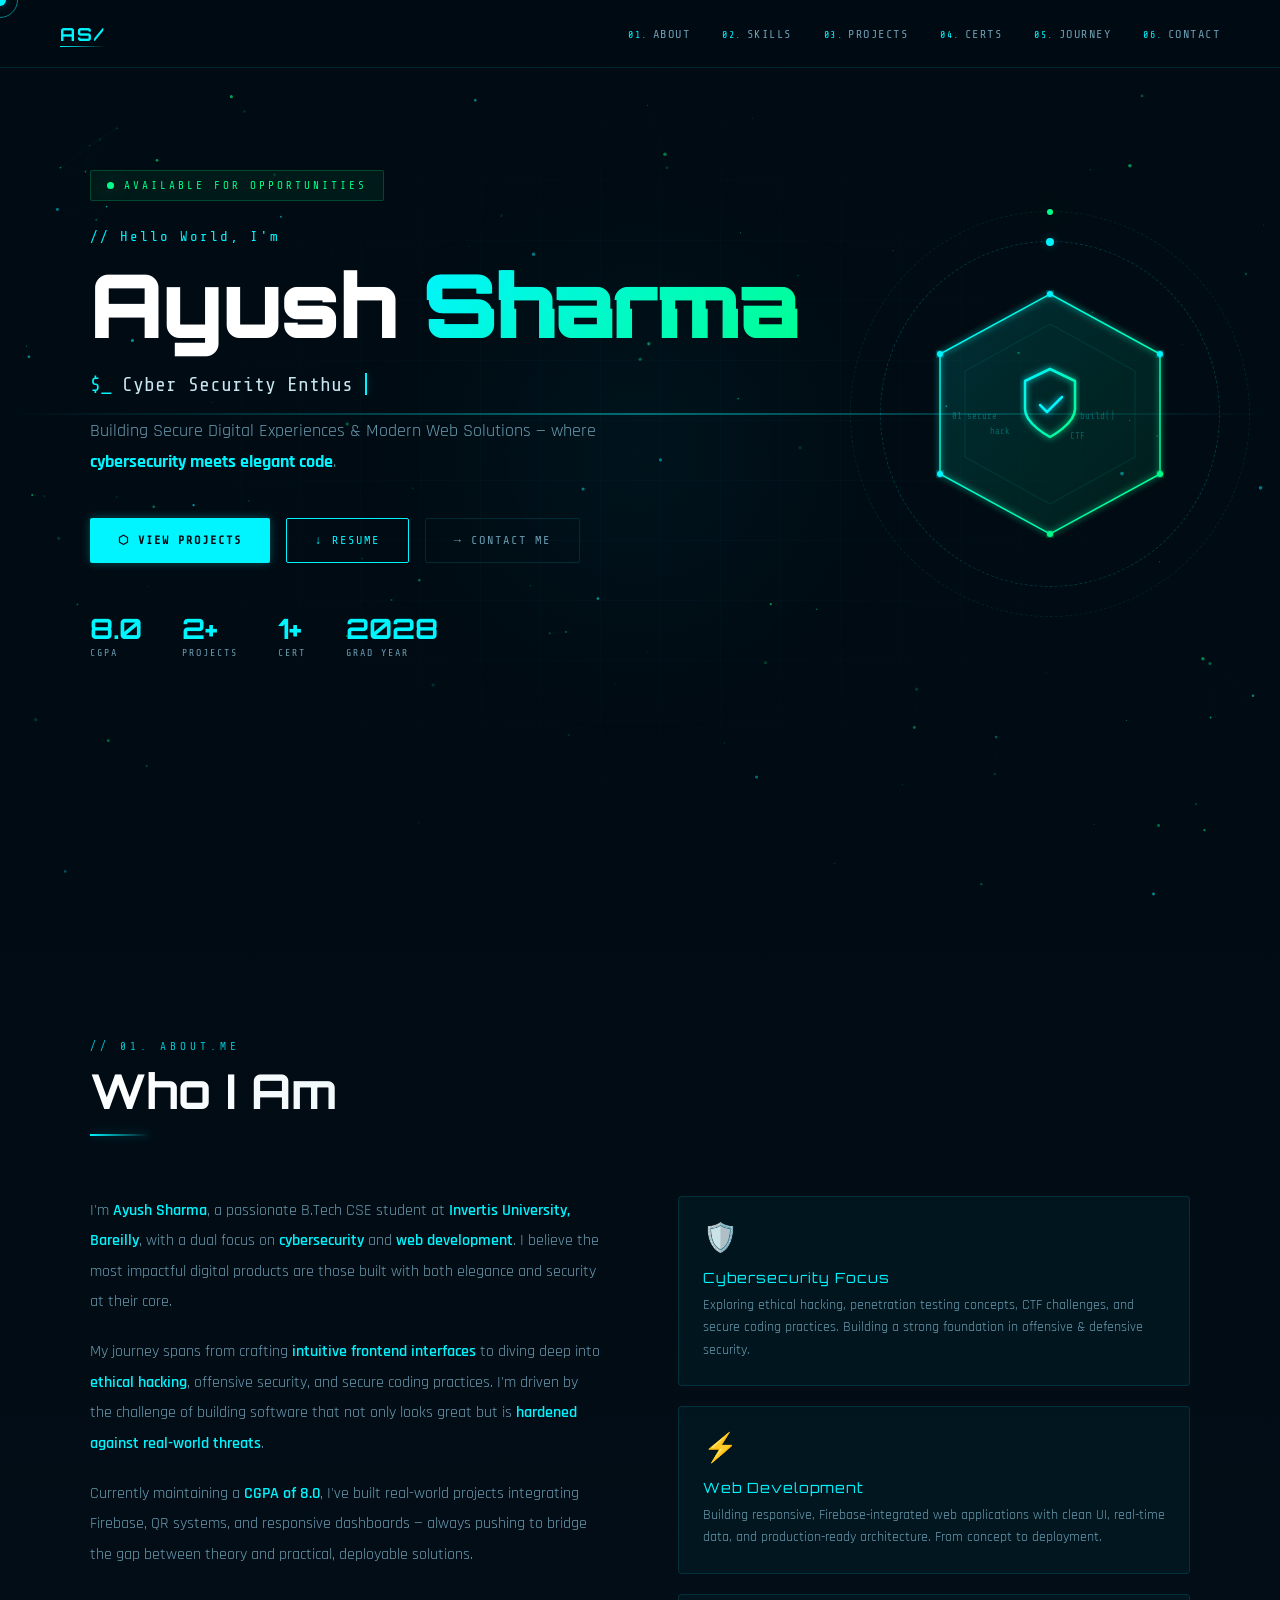
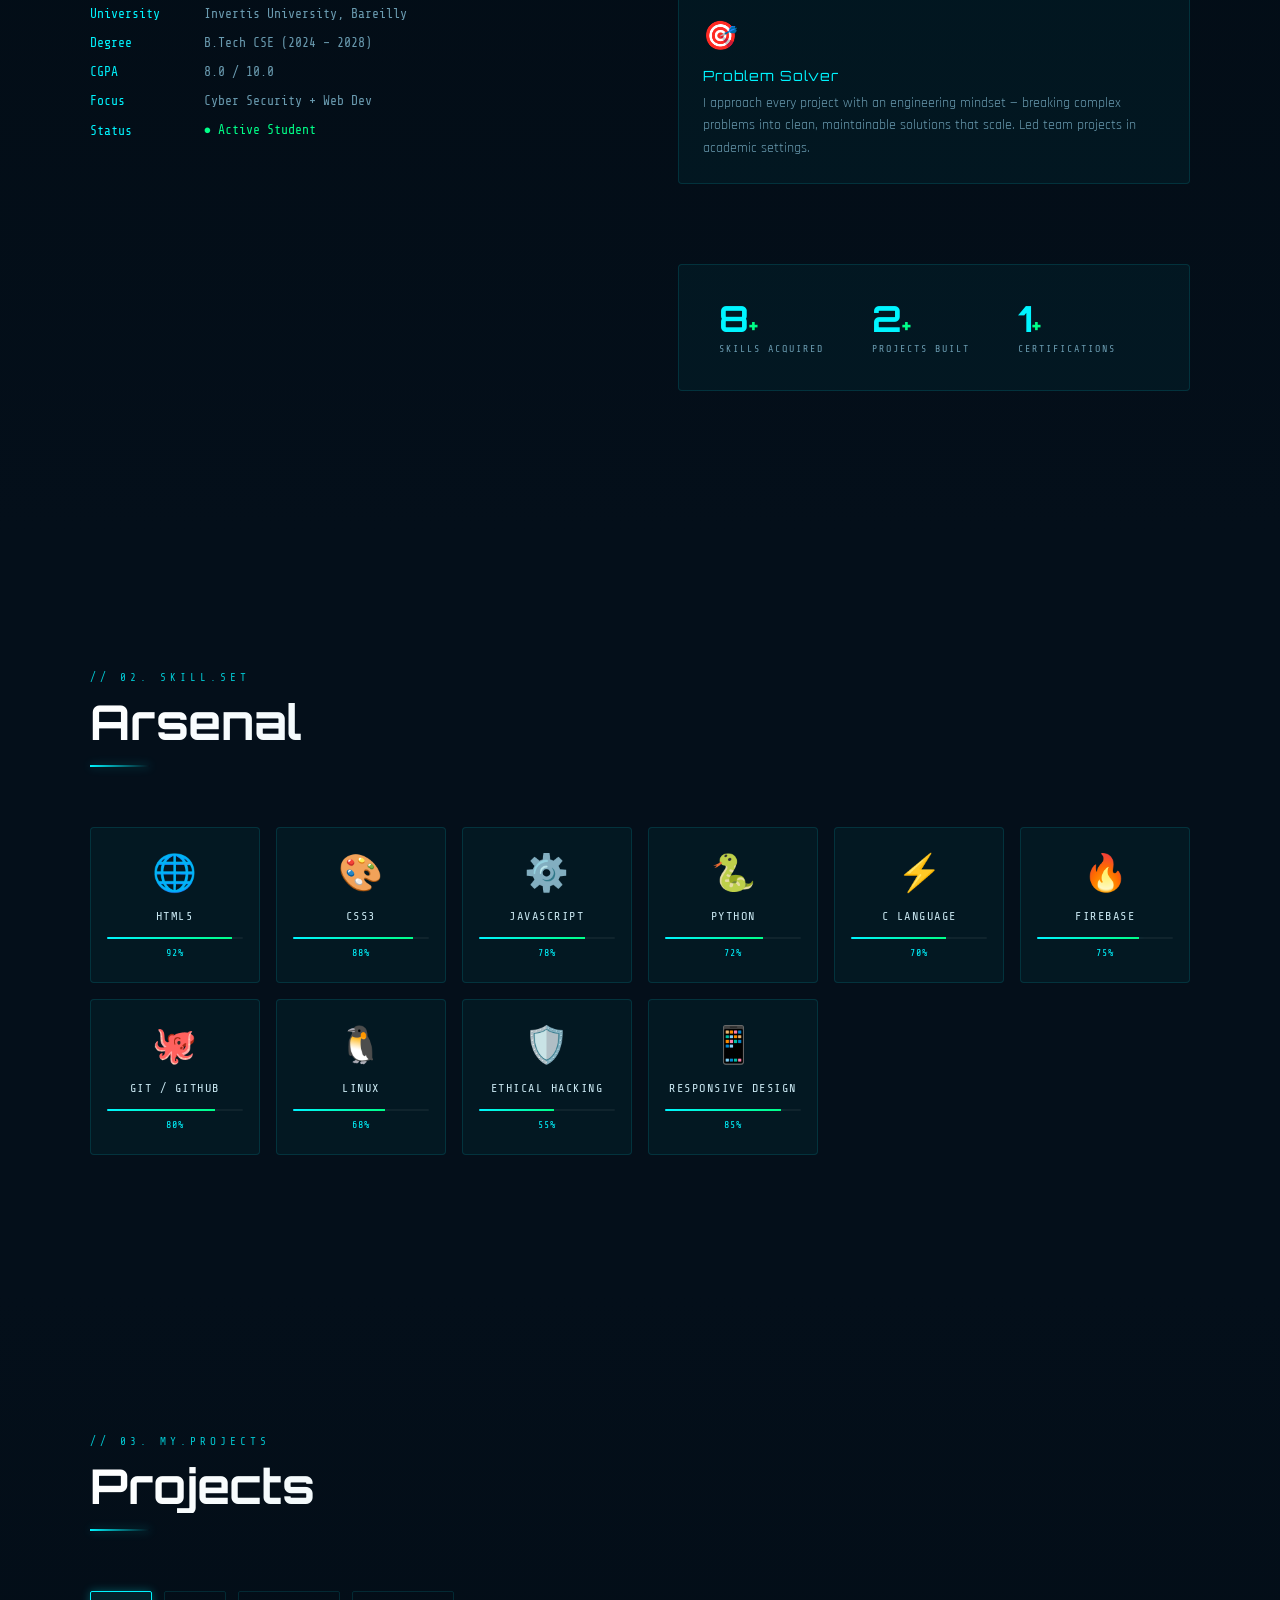
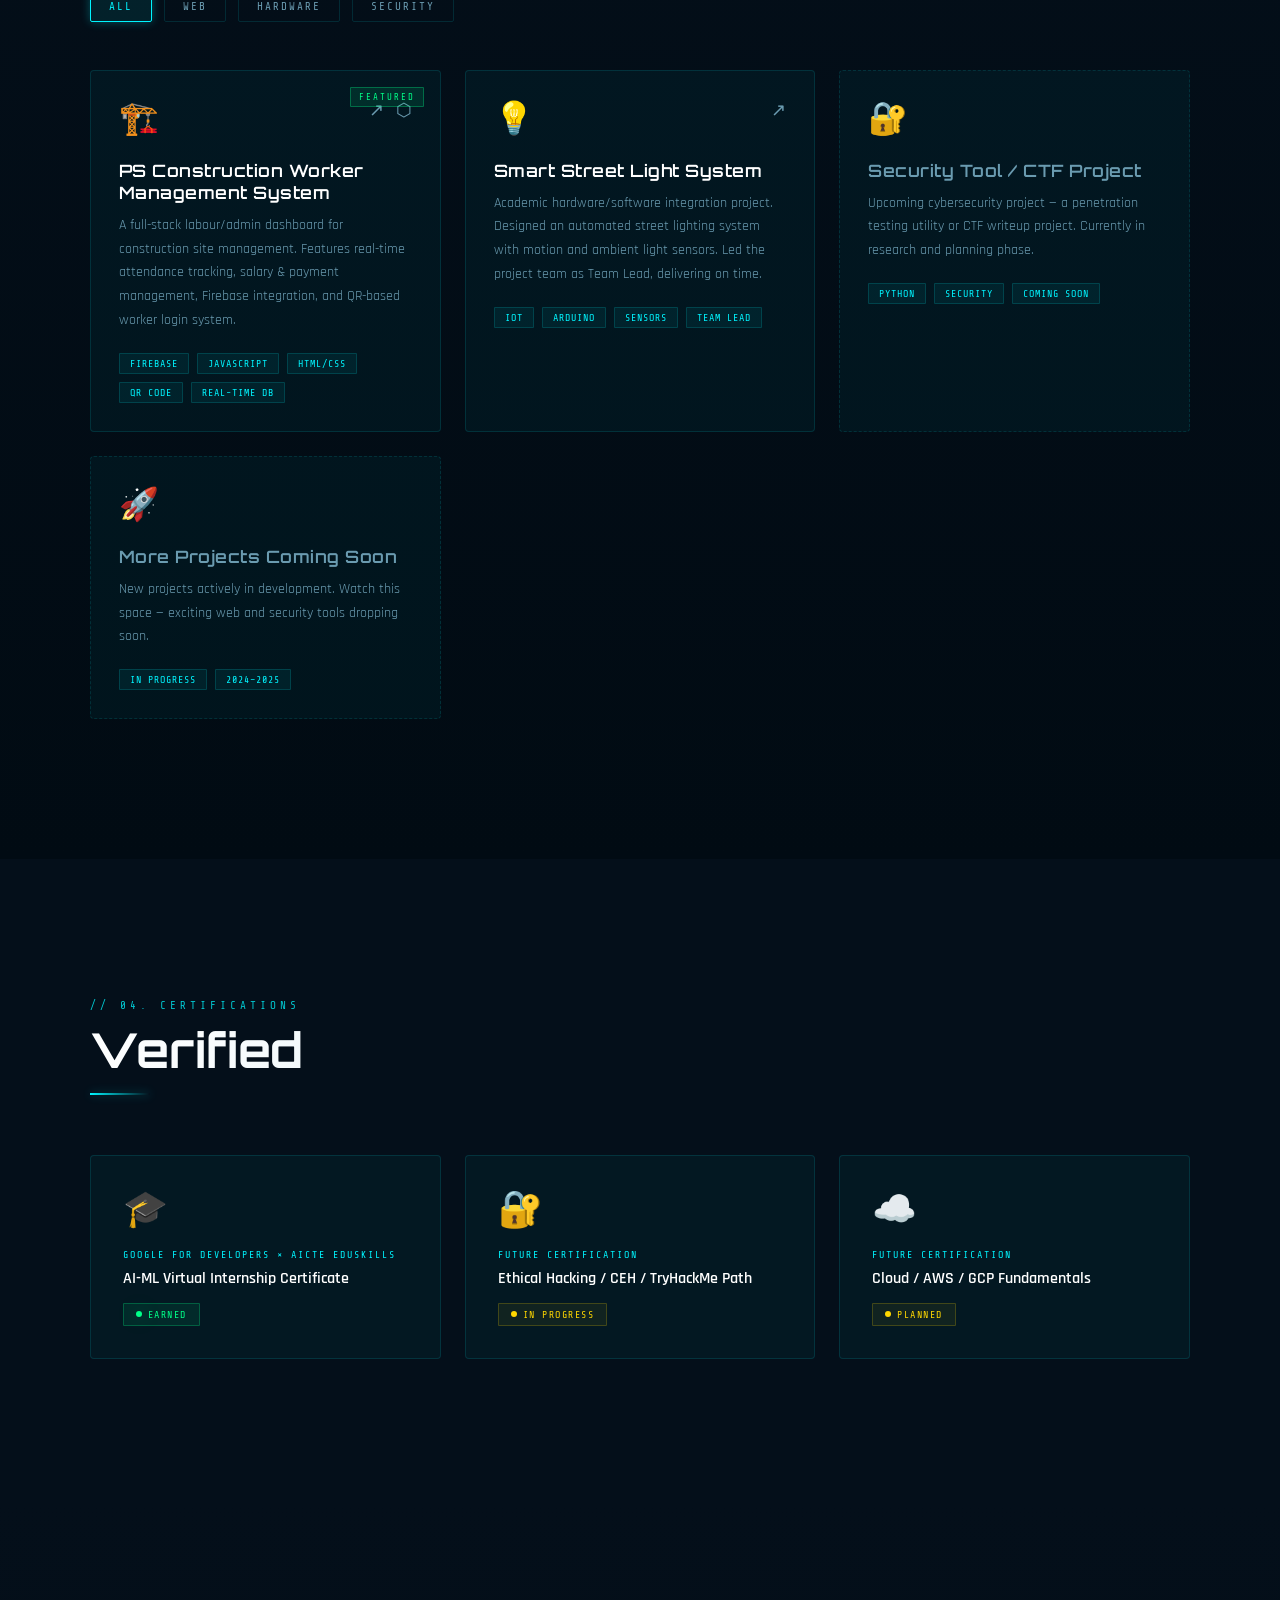
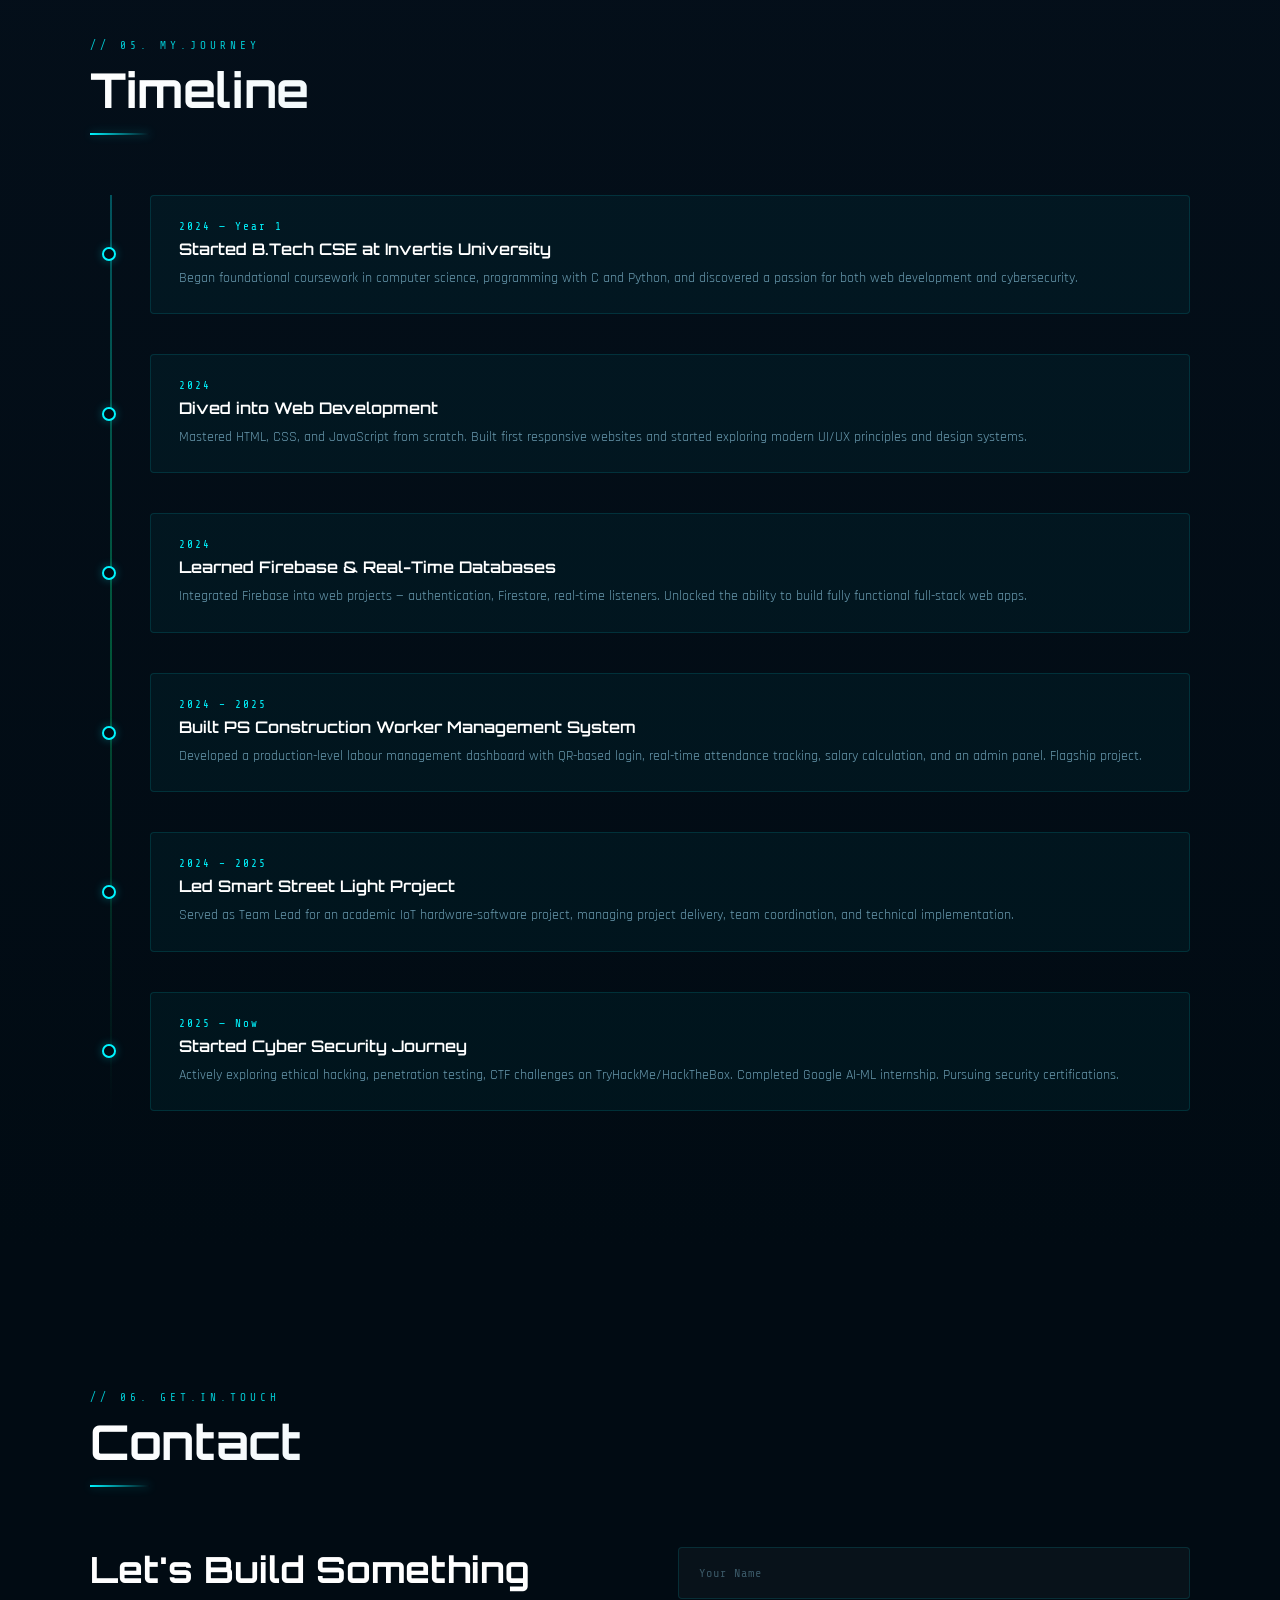
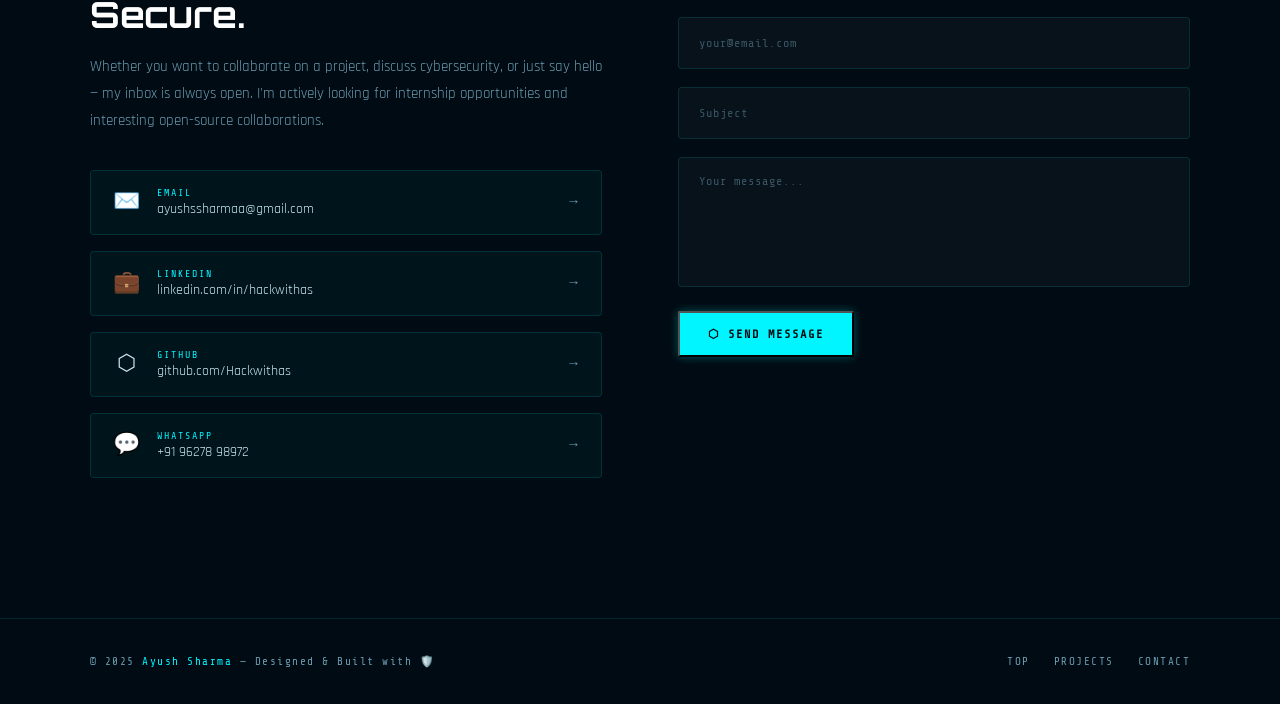
==== commit 68e544a4: "Update print statement from 'Hello' to 'Goodbye'" ====
--- a/MyPortfolio.html
+++ b/MyPortfolio.html
@@ -1515,48 +1515,56 @@
       <div class="contact-info-title">Let's Build Something Secure.</div>
       <p class="contact-text">Whether you want to collaborate on a project, discuss cybersecurity, or just say hello — my inbox is always open. I'm actively looking for internship opportunities and interesting open-source collaborations.</p>
       <div class="contact-links">
-        <a href="mailto:ayushsharma@example.com" class="contact-link">
+        <a href="mailto:ayushssharmaa@gmail.com" class="contact-link">
           <span class="contact-link-icon">✉️</span>
           <div class="contact-link-info">
             <div class="contact-link-label">Email</div>
-            <div class="contact-link-value">ayushsharma@example.com</div>
+            <div class="contact-link-value">ayushssharmaa@gmail.com</div>
           </div>
           <span style="color:var(--text2);font-size:14px">→</span>
         </a>
-        <a href="https://linkedin.com/in/ayushsharma" target="_blank" class="contact-link">
+        <a href="https://linkedin.com/in/hackwithas" target="_blank" class="contact-link">
           <span class="contact-link-icon">💼</span>
           <div class="contact-link-info">
             <div class="contact-link-label">LinkedIn</div>
-            <div class="contact-link-value">linkedin.com/in/ayushsharma</div>
+            <div class="contact-link-value">linkedin.com/in/hackwithas</div>
           </div>
           <span style="color:var(--text2);font-size:14px">→</span>
         </a>
-        <a href="https://github.com/ayushsharma" target="_blank" class="contact-link">
+        <a href="https://github.com/Hackwithas" target="_blank" class="contact-link">
           <span class="contact-link-icon">⬡</span>
           <div class="contact-link-info">
             <div class="contact-link-label">GitHub</div>
-            <div class="contact-link-value">github.com/ayushsharma</div>
+            <div class="contact-link-value">github.com/Hackwithas</div>
           </div>
           <span style="color:var(--text2);font-size:14px">→</span>
         </a>
+        <a href="https://wa.me/919627898972" target="_blank" class="contact-link">
+          <span class="contact-link-icon">💬</span>
+          <div class="contact-link-info">
+            <div class="contact-link-label">WhatsApp</div>
+            <div class="contact-link-value">+91 96278 98972</div>
+          </div>
+          <span style="color:var(--text2);font-size:14px">→</span>
+        </a>
       </div>
     </div>
     <div class="reveal" style="transition-delay:0.2s">
       <div class="contact-form">
         <div class="form-group">
-          <input type="text" class="form-input" placeholder="Your Name" autocomplete="off">
+          <input type="text" id="cf-name" class="form-input" placeholder="Your Name" autocomplete="off">
         </div>
         <div class="form-group">
-          <input type="email" class="form-input" placeholder="your@email.com" autocomplete="off">
+          <input type="email" id="cf-email" class="form-input" placeholder="your@email.com" autocomplete="off">
         </div>
         <div class="form-group">
-          <input type="text" class="form-input" placeholder="Subject" autocomplete="off">
+          <input type="text" id="cf-subject" class="form-input" placeholder="Subject" autocomplete="off">
         </div>
         <div class="form-group">
-          <textarea class="form-textarea" placeholder="Your message..."></textarea>
+          <textarea id="cf-message" class="form-textarea" placeholder="Your message..."></textarea>
         </div>
         <button class="btn btn-primary form-submit" onclick="handleContact(event)">⬡ Send Message</button>
-        <div id="form-msg" style="font-family:var(--font-mono);font-size:12px;color:var(--green);display:none;letter-spacing:1px;">✓ Message sent successfully!</div>
+        <div id="form-msg" style="font-family:var(--font-mono);font-size:12px;display:none;letter-spacing:1px;margin-top:4px;"></div>
       </div>
     </div>
   </div>
@@ -1773,13 +1781,33 @@
 }
 
 /* ============================================
-   CONTACT FORM
+   CONTACT FORM — mailto redirect
 ============================================ */
 function handleContact(e) {
   e.preventDefault();
-  const msg = document.getElementById('form-msg');
+  const name    = document.getElementById('cf-name').value.trim();
+  const email   = document.getElementById('cf-email').value.trim();
+  const subject = document.getElementById('cf-subject').value.trim();
+  const message = document.getElementById('cf-message').value.trim();
+  const msg     = document.getElementById('form-msg');
+
+  if (!name || !email || !message) {
+    msg.style.display = 'block';
+    msg.style.color = 'var(--red)';
+    msg.textContent = '⚠ Please fill in Name, Email and Message.';
+    setTimeout(() => { msg.style.display = 'none'; }, 3500);
+    return;
+  }
+
+  const mailSubject = encodeURIComponent(subject || `Portfolio Message from ${name}`);
+  const mailBody    = encodeURIComponent(`Name: ${name}\nEmail: ${email}\n\nMessage:\n${message}`);
+
+  window.location.href = `mailto:ayushssharmaa@gmail.com?subject=${mailSubject}&body=${mailBody}`;
+
   msg.style.display = 'block';
-  setTimeout(() => { msg.style.display = 'none'; }, 3500);
+  msg.style.color = 'var(--green)';
+  msg.textContent = '✓ Opening your mail app...';
+  setTimeout(() => { msg.style.display = 'none'; }, 4000);
 }
 
 /* ============================================
@@ -1793,4 +1821,4 @@
 });
 </script>
 </body>
-</html>+</html>
